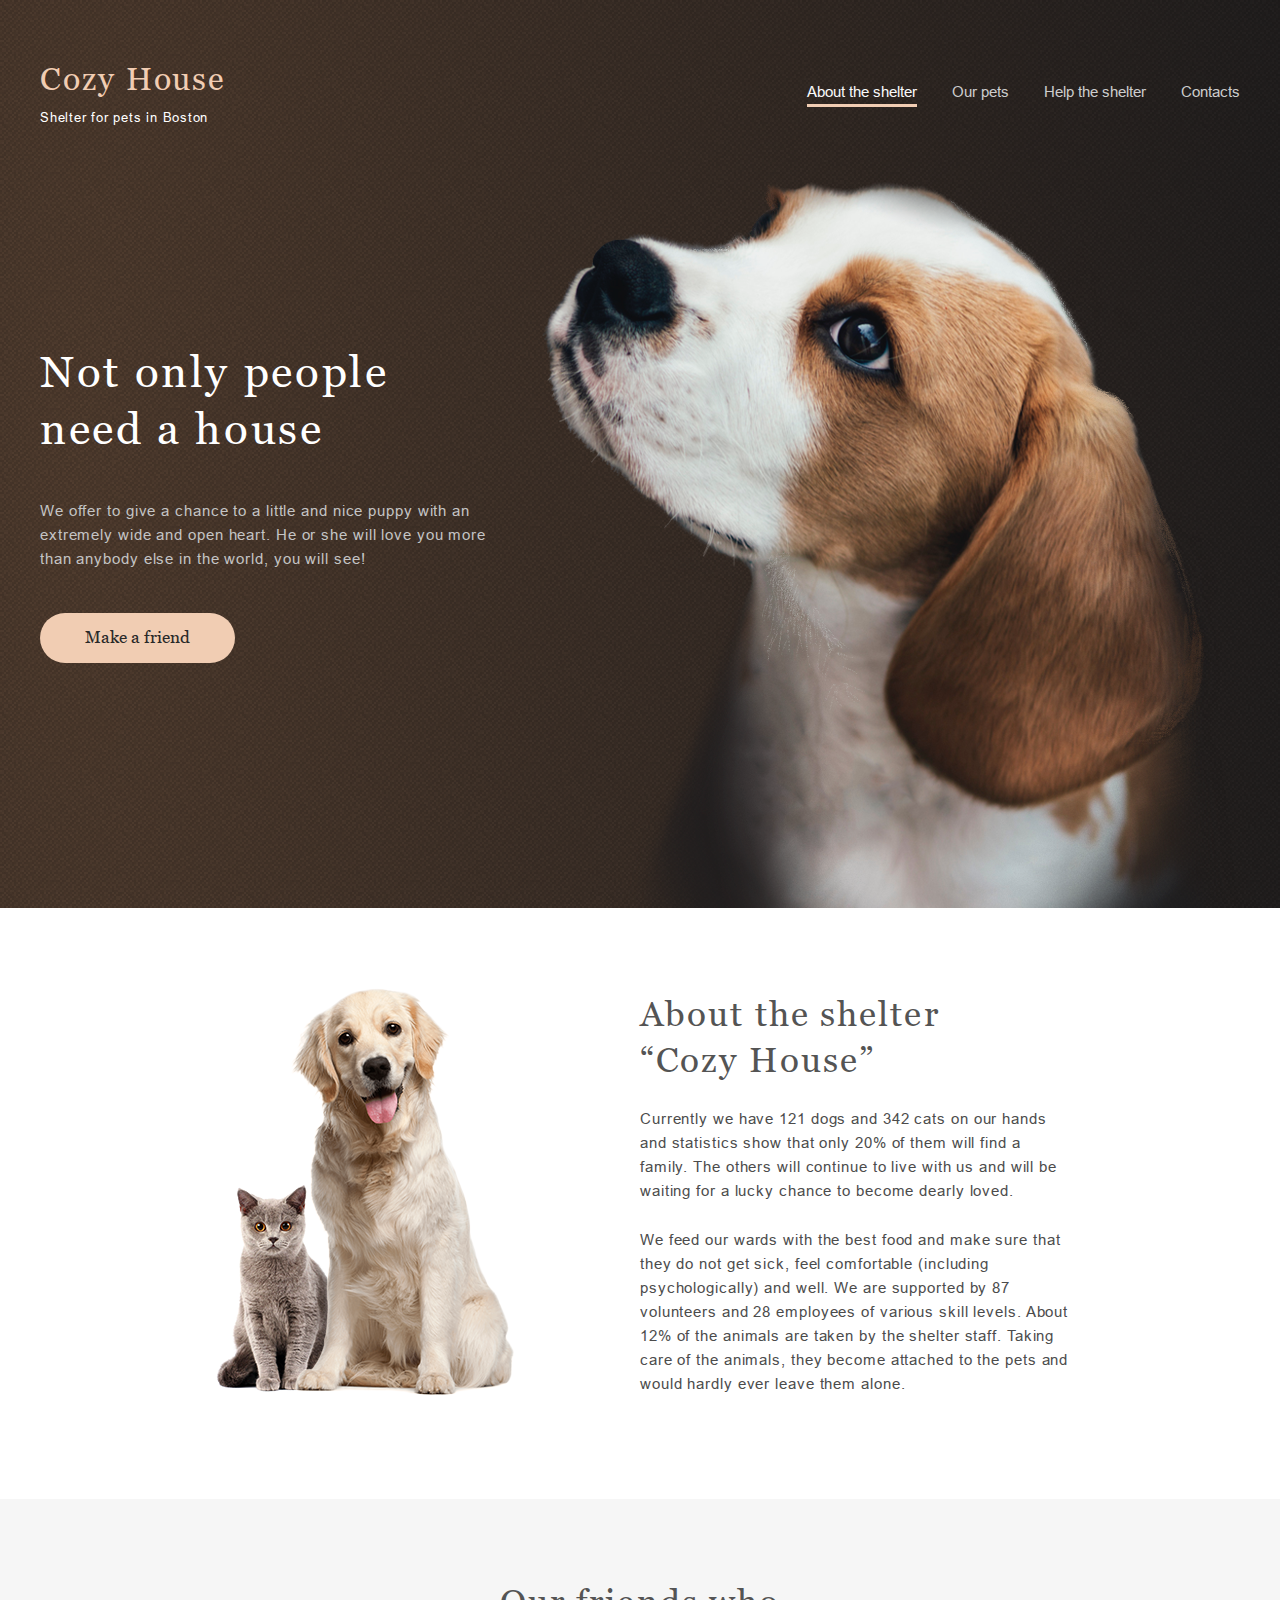
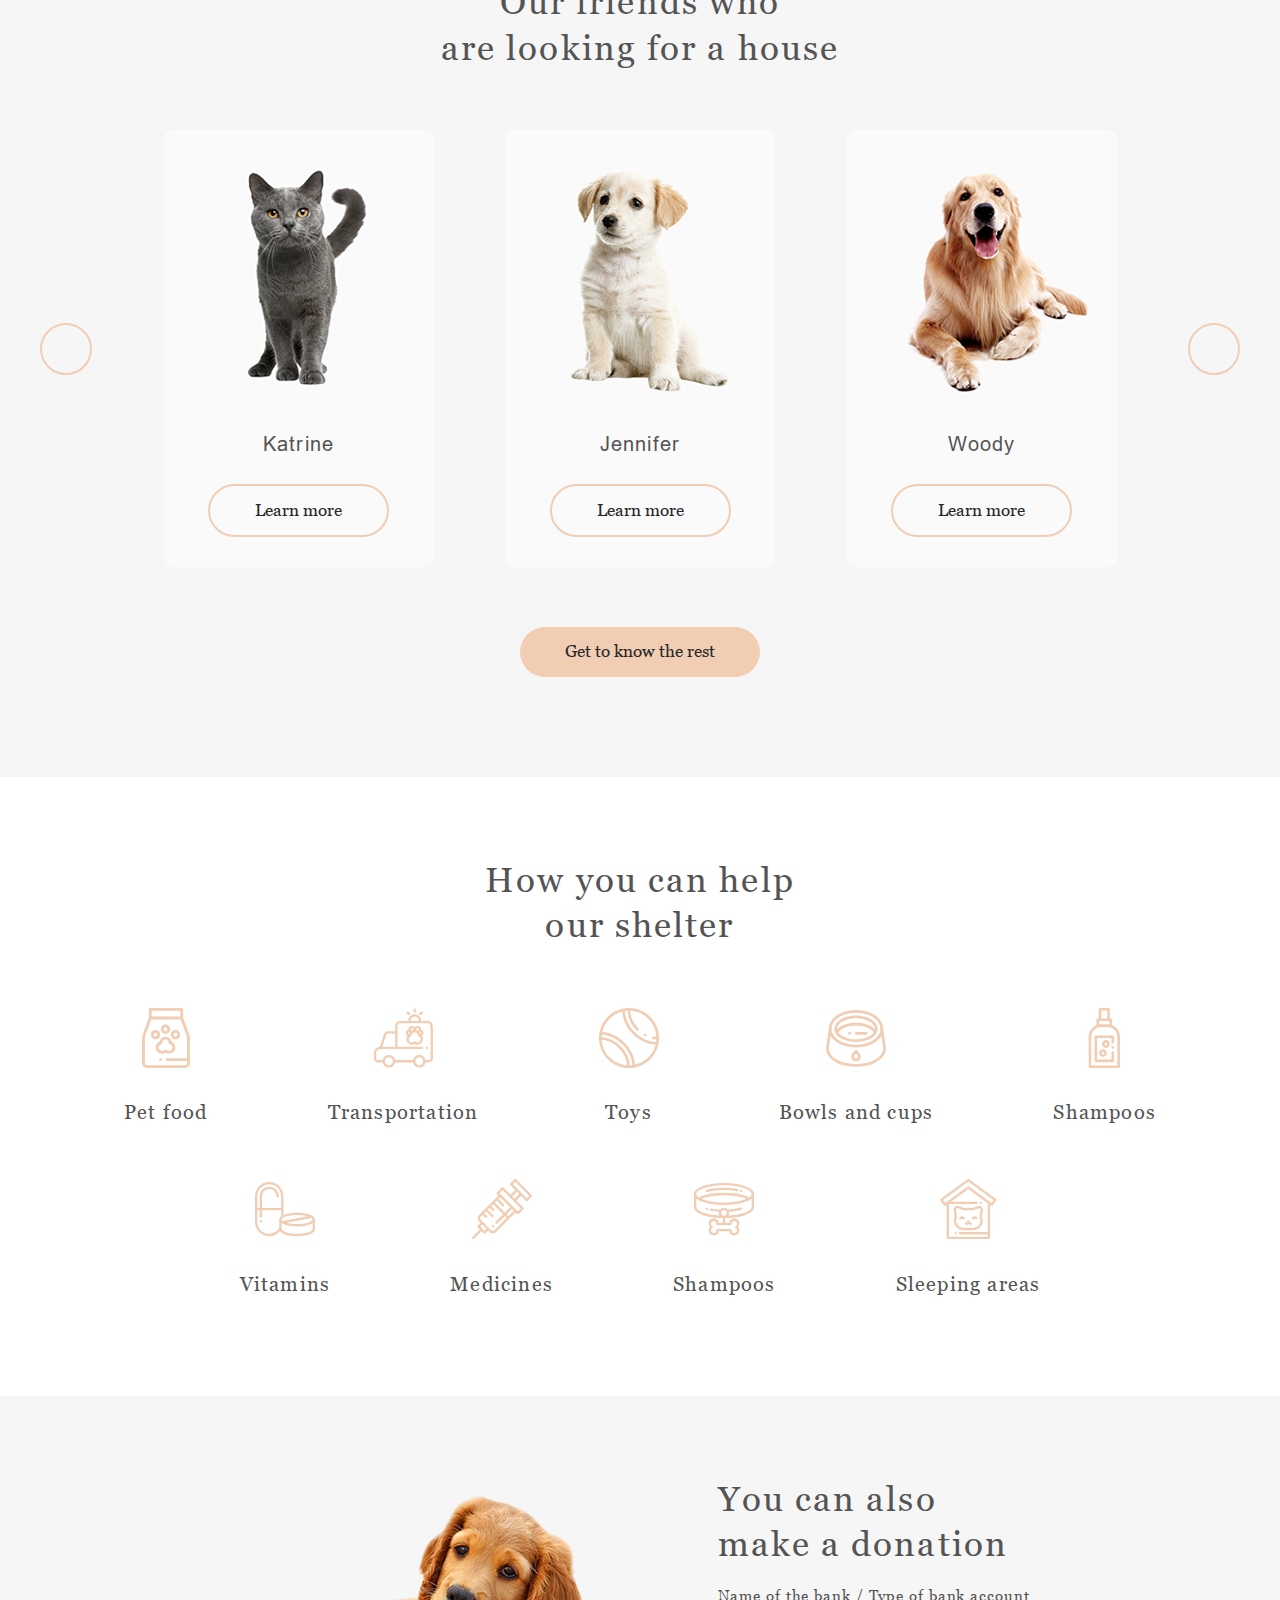
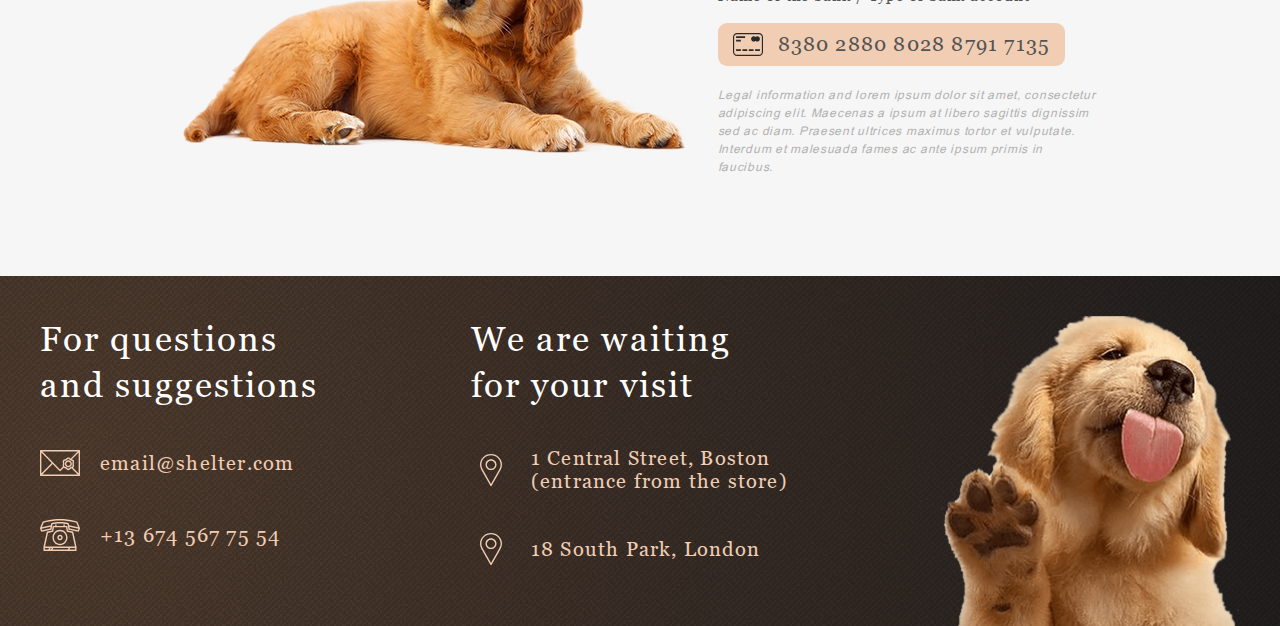
==== index.html @ 85e540cf "fead: add links and modal" ====
<!DOCTYPE html>
<html lang="en">
  <head>
    <meta charset="UTF-8" />
    <meta http-equiv="X-UA-Compatible" content="IE=edge" />
    <meta name="viewport" content="width=device-width, initial-scale=1.0" />
    <title>Shelter</title>

    <link
      rel="stylesheet"
      href="https://cdnjs.cloudflare.com/ajax/libs/font-awesome/6.1.1/css/all.min.css"
      integrity="sha512-KfkfwYDsLkIlwQp6LFnl8zNdLGxu9YAA1QvwINks4PhcElQSvqcyVLLD9aMhXd13uQjoXtEKNosOWaZqXgel0g=="
      crossorigin="anonymous"
      referrerpolicy="no-referrer"
    />
    <link rel="stylesheet" href="./css/normalize.css" />
    <link rel="stylesheet" href="./css/styles.css" />
  </head>
  <body>
    <header class="header">
      <div class="container">
        <a class="header__logo" href="/">
          <h1 class="header__logo-title">Cozy House</h1>
          <p class="header__logo-subtitle">Shelter for pets in Boston</p>
        </a>

        <nav class="header__navbar">
          <ul class="header__navbar-list">
            <li class="header__navbar-item active">
              <a class="nav-link" href="/">About the shelter</a>
            </li>
            <li class="header__navbar-item">
              <a class="nav-link" href="./pets.html" target="blank">Our pets</a>
            </li>
            <li class="header__navbar-item">
              <a class="sitenav-link" href="#help">Help the shelter</a>
            </li>
            <li class="header__navbar-item">
              <a class="sitenav-link" href="#contacts">Contacts</a>
            </li>
          </ul>
        </nav>
      </div>
    </header>

    <main class="main-content">
      <section class="start-screen">
        <div class="container">
          <div class="start-screen__content">
            <h2 class="start-screen__heading">
              Not only people <br />
              need a house
            </h2>
            <p class="start-screen__subheading">
              We offer to give a chance to a little and nice puppy with an
              extremely wide and open heart. He or she will love you more than
              anybody else in the world, you will see!
            </p>
            <a href="#pets">
              <button class="btn start-screen__btn">Make a friend</button>
            </a>
          </div>
          <div class="start-screen__img">
            <img src="./img/start-screen-puppy.png" alt="Start screen puppy" />
          </div>
        </div>
      </section>

      <section id="about" class="about">
        <div class="container">
          <div class="about__img">
            <img src="./img/about-pets.png" alt="About section pets" />
          </div>
          <div class="about__content">
            <h3 class="about__content-heading">
              About the shelter <br />
              “Cozy House”
            </h3>
            <p class="about__content-subheading">
              Currently we have 121 dogs and 342 cats on our hands and
              statistics show that only 20% of them will find a family. The
              others will continue to live with us and will be waiting for a
              lucky chance to become dearly loved.
            </p>
            <p class="about__content-subheading">
              We feed our wards with the best food and make sure that they do
              not get sick, feel comfortable (including psychologically) and
              well. We are supported by 87 volunteers and 28 employees of
              various skill levels. About 12% of the animals are taken by the
              shelter staff. Taking care of the animals, they become attached to
              the pets and would hardly ever leave them alone.
            </p>
          </div>
        </div>
      </section>

      <section id="pets" class="pets">
        <div class="container">
          <h3 class="pets__heading">
            Our friends who <br />
            are looking for a house
          </h3>
          <div class="pets__slider">
            <button class="btn-round">
              <i class="fa-solid fa-arrow-left-long"></i>
            </button>
            <div class="card">
              <div class="card-img">
                <img src="./img/pets-katrine.png" alt="Katrine cat image" />
              </div>
              <p class="card-title">Katrine</p>
              <button class="btn-outline card-btn">Learn more</button>
            </div>
            <div class="card">
              <div class="card-img">
                <img src="./img/pets-jennifer.png" alt="Jennifer dog image" />
              </div>
              <p class="card-title">Jennifer</p>
              <button class="btn-outline card-btn">Learn more</button>
            </div>
            <div class="card">
              <div class="card-img">
                <img src="./img/pets-woody.png" alt="Woody dog image" />
              </div>
              <p class="card-title">Woody</p>
              <button class="btn-outline card-btn">Learn more</button>
            </div>
            <button class="btn-round">
              <i class="fa-solid fa-arrow-right-long"></i>
            </button>
          </div>
          <a href="./pets.html" target="blank">
            <button class="btn pets__btn">Get to know the rest</button>
          </a>
        </div>
      </section>

      <section id="help" class="help">
        <div class="container">
          <h3 class="help__heading">
            How you can help <br />
            our shelter
          </h3>
          <ul class="help__list">
            <li class="help__list-item">
              <img
                src="./icons/icon-pet-food.svg"
                alt="pet food icon"
                class="item-icon"
              />
              <h4 class="item-title">Pet food</h4>
            </li>
            <li class="help__list-item">
              <img
                src="./icons/icon-transportation.svg"
                alt="transportation icon"
                class="item-icon"
              />
              <h4 class="item-title">Transportation</h4>
            </li>
            <li class="help__list-item">
              <img
                src="./icons/icon-toys.svg"
                alt="ball icon"
                class="item-icon"
              />
              <h4 class="item-title">Toys</h4>
            </li>
            <li class="help__list-item">
              <img
                src="./icons/icon-bowls-and-cups.svg"
                alt="bowl icon"
                class="item-icon"
              />
              <h4 class="item-title">Bowls and cups</h4>
            </li>
            <li class="help__list-item">
              <img
                src="./icons/icon-shampoos.svg"
                alt="shampoo icon"
                class="item-icon"
              />
              <h4 class="item-title">Shampoos</h4>
            </li>
            <li class="help__list-item">
              <img
                src="./icons/icon-vitamins.svg"
                alt="vitamins icon"
                class="item-icon"
              />
              <h4 class="item-title">Vitamins</h4>
            </li>
            <li class="help__list-item">
              <img
                src="./icons/icon-medicines.svg"
                alt="medicine icon"
                class="item-icon"
              />
              <h4 class="item-title">Medicines</h4>
            </li>
            <li class="help__list-item">
              <img
                src="./icons/icon-collars-leashes.svg"
                alt="collars icon"
                class="item-icon"
              />
              <h4 class="item-title">Shampoos</h4>
            </li>
            <li class="help__list-item">
              <img
                src="./icons/icon-sleeping-area.svg"
                alt="pet shelter icon"
                class="item-icon"
              />
              <h4 class="item-title">Sleeping areas</h4>
            </li>
          </ul>
        </div>
      </section>

      <section id="donation" class="donation">
        <div class="donation__container">
          <div class="donation__dog">
            <img src="./img/donation-dog.png" alt="dog image" />
          </div>
          <div class="donation__content">
            <h3 class="donation__content-heading">
              You can also <br />
              make a donation
            </h3>
            <h5 class="donation__content-subheading">
              Name of the bank / Type of bank account
            </h5>
            <a href="/">
              <button class="btn donation__content-btn">
                <img
                  src="./icons/credit-card.svg"
                  alt="credit card icon"
                  class="credit-card-image"
                />
                <span class="credit-card-number">8380 2880 8028 8791 7135</span>
              </button>
            </a>
            <p class="doncation__content-info">
              Legal information and lorem ipsum dolor sit amet, consectetur
              adipiscing elit. Maecenas a ipsum at libero sagittis dignissim sed
              ac diam. Praesent ultrices maximus tortor et vulputate. Interdum
              et malesuada fames ac ante ipsum primis in faucibus.
            </p>
          </div>
        </div>
      </section>
    </main>

    <footer class="footer">
      <div class="container">
        <div class="footer__contacts">
          <h3 class="footer__contacts-title">
            For questions <br />
            and suggestions
          </h3>
          <a href="mailto:email@shelter.com" class="footer__contacts-contact">
            <img
              src="./icons/icon-email.svg"
              alt="email icon"
              class="footer__contacts-icon"
            />
            <h4 class="footer__contacts-text">email@shelter.com</h4>
          </a>
          <a href="tel:+136745677554" class="footer__contacts-contact">
            <img
              src="./icons/icon-phone.svg"
              alt="telephone icon"
              class="footer__contacts-icon"
            />
            <h4 class="footer__contacts-text">+13 674 567 75 54</h4>
          </a>
        </div>

        <div id="contacts" class="footer__locations">
          <h3 class="footer__locations-title">
            We are waiting <br />
            for your visit
          </h3>
          <a
            href="https://www.google.com/maps/@41.3158161,69.2758219,15z"
            target="blank"
            class="footer__locations-location"
          >
            <img
              src="./icons/icon-marker.svg"
              alt="marker icon"
              class="footer__locations-icon"
            />
            <h4 class="footer__locations-text">
              1 Central Street, Boston <br />
              (entrance from the store)
            </h4>
          </a>
          <a
            href="https://www.google.com/maps/@41.3158161,69.2758219,15z"
            target="blank"
            class="footer__locations-location"
          >
            <img
              src="./icons/icon-marker.svg"
              alt="marker icon"
              class="footer__locations-icon"
            />
            <h4 class="footer__locations-text">18 South Park, London</h4>
          </a>
        </div>

        <div class="footer__puppy">
          <img src="./img/footer-puppy.png" alt="puppy image" />
        </div>
      </div>
    </footer>

    <div class="modal hide">
      <div class="modal__backdrop"></div>
      <div class="modal__window">
        <button class="btn-round modal__close">
          <i class="fa-solid fa-xmark"></i>
        </button>
        <div class="modal__image">
          <img src="./img/pets-jennifer.png" alt="puppy image" />
        </div>
        <div class="modal__content">
          <h3 class="modal__heading">Jennifer</h3>
          <h4 class="modal__subheading">Dog - Labrador</h4>
          <h5 class="modal__text">
            Jennifer is a sweet 2 months old Labrador that is patiently waiting
            to find a new forever home. This girl really enjoys being able to go
            outside to run and play, but won't hesitate to play up a storm in
            the house if she has all of her favorite toys.
          </h5>
          <ul class="modal__list">
            <li class="modal__list-item"><strong>Age:</strong> 2 months</li>
            <li class="modal__list-item">
              <strong>Inoculations:</strong> none
            </li>
            <li class="modal__list-item"><strong>Diseases:</strong> none</li>
            <li class="modal__list-item"><strong>Parasites:</strong> none</li>
          </ul>
        </div>
      </div>
    </div>
  </body>
</html>
---- css/styles.css ----
@font-face {
  font-family: "Arial";
  src: url("../fonts/arial.ttf");
  font-weight: normal;
  font-style: normal;
}

@font-face {
  font-family: "Georgia";
  src: url("../fonts/georgia.ttf");
  font-weight: normal;
  font-style: normal;
}

html {
  box-sizing: border-box;
  height: 100%;
  scroll-behavior: smooth;
}

*,
*::before,
*::after {
  box-sizing: inherit;
}

body {
  display: flex;
  flex-direction: column;
  height: 100%;
  padding: 0;
  margin: 0;
  font-family: "Georgia", "Arial", sans-serif;
  font-size: 16px;
  background-color: #fff;
}

img {
  width: 100%;
  height: auto;
}

.container {
  width: 100%;
  max-width: 1200px;
  margin-left: auto;
  margin-right: auto;
}

h1,
h2,
h3,
h4,
h5,
p {
  color: #c4c4c4;
  padding: 0;
  margin: 0;
  font-weight: 400;
  letter-spacing: 0.06em;
}

h2 {
  font-size: 44px;
  line-height: 1.3;
}

h3 {
  font-size: 35px;
  line-height: 1.3;
}

h4 {
  font-size: 20px;
  line-height: 1.15;
}

h5 {
  font-size: 15px;
  line-height: 1.1;
}

p {
  font-family: Arial, sans-serif;
  font-size: 15px;
  line-height: 1.6;
}

a {
  color: inherit;
  text-decoration: none;
}

.card {
  width: 270px;
  background-color: #fafafa;
  border-radius: 9px;
  padding-bottom: 30px;
  transition: 0.3s;
  cursor: pointer;
}

.card:hover {
  background: #fff;
  box-shadow: 0px 2px 35px 14px rgba(13, 13, 13, 0.04);
}

.card:hover .card-btn {
  background-color: #fddcc4;
  border-color: #fddcc4;
}

.card-title {
  margin-top: 30px;
  font-size: 20px;
  line-height: 1;
  color: #545454;
}

.card-btn {
  margin-top: 30px;
}

.btn {
  padding: 15px 45px;
  background-color: #f1cdb3;
  color: #292929;
  border-radius: 100px;
  cursor: pointer;
  border: none;
  font-size: 17px;
  transition: 0.3s;
}

.btn:hover {
  background-color: #fddcc4;
}

.btn-outline {
  padding: 15px 45px;
  background-color: inherit;
  color: #292929;
  border-radius: 100px;
  cursor: pointer;
  border: 2px solid #f1cdb3;
  font-size: 17px;
  transition: 0.3s;
}

.btn-outline:hover {
  background-color: #fddcc4;
  border-color: #fddcc4;
}

.btn-round {
  width: 52px;
  height: 52px;
  display: flex;
  align-items: center;
  justify-content: center;
  background-color: inherit;
  border-radius: 50%;
  cursor: pointer;
  border: 2px solid #f1cdb3;
  transition: 0.3s;
  color: #292929;
}

.btn-round:hover {
  background-color: #fddcc4;
  border-color: #fddcc4;
}

.btn-round:disabled {
  pointer-events: none;
  color: #cdcdcd;
  border-color: #cdcdcd;
}

.header {
  width: 100%;
  position: absolute;
  top: 60px;
  left: 0;
}

.header .container {
  display: flex;
  justify-content: space-between;
  align-items: center;
}

.header__logo-title {
  font-size: 32px;
  font-weight: 400;
  color: #f1cdb3;
}

.header__logo-subtitle {
  font-size: 13px;
  margin-top: 10px;
  color: #fff;
}

.header__navbar-list {
  display: flex;
  margin: 0;
  padding: 0;
  list-style-type: none;
}

.header__navbar-item {
  font-family: Arial, sans-serif;
  margin-left: 35px;
}

.header__navbar-item a {
  color: #cdcdcd;
  font-size: 15px;
  line-height: 1.6;
  transition: 0.3s;
}

.header__navbar-item:hover a {
  color: #fafafa;
}

.header__navbar-item.active {
  border-bottom: 3px solid #f1cdb3;
}

.header__navbar-item.active a {
  color: #fafafa;
}

.start-screen {
  height: 908px;
  overflow: hidden;
  padding-top: 180px;
  background: url(../img/noise_transparent.png),
    radial-gradient(110.67% 538.64% at 5.73% 50%, #513d2f 0%, #1a1a1c 100%)
      #211f20;
}

.start-screen .container {
  display: flex;
  justify-content: space-between;
}

.start-screen__content {
  width: 460px;
  margin-top: 163px;
}

.start-screen__heading {
  color: #fff;
}

.start-screen__subheading {
  margin-top: 42px;
}

.start-screen__btn {
  margin-top: 42px;
}

.about {
  padding-top: 80px;
  padding-bottom: 100px;
}

.about .container {
  display: flex;
  align-items: center;
}

.about__img {
  flex: 1;
}

.about__img img {
  width: 300px;
  margin-left: 175px;
}

.about__content {
  flex: 1;
}

.about__content-heading {
  color: #545454;
}

.about__content-subheading {
  width: 430px;
  margin-top: 25px;
  color: #4c4c4c;
}

.pets {
  padding-top: 80px;
  padding-bottom: 100px;
  background-color: #f6f6f6;
  text-align: center;
}

.pets__heading {
  color: #545454;
}

.pets__slider {
  margin-top: 60px;
  display: flex;
  justify-content: space-between;
  align-items: center;
}

.pets__btn {
  margin: 60px auto 0;
}

.help {
  padding-top: 80px;
  padding-bottom: 45px;
  text-align: center;
}

.help__heading {
  color: #545454;
}

.help__list {
  margin-top: 60px;
  margin-bottom: 0;
  padding-left: 0;
  list-style-type: none;
  display: flex;
  flex-wrap: wrap;
  column-gap: 120px;
  justify-content: center;
}

.help__list-item {
  margin-bottom: 55px;
}

.help__list-item .item-icon {
  width: 60px;
  height: 60px;
}

.help__list-item .item-title {
  margin-top: 30px;
  color: #545454;
}

.donation {
  padding-top: 80px;
  padding-bottom: 100px;
  background-color: #f6f6f6;
}

.donation__container {
  width: 915px;
  margin: auto;
  display: flex;
  justify-content: space-between;
  align-items: center;
}

.donation__dog {
  width: 505px;
}

.donation__content {
  width: 380px;
}

.donation__content-heading {
  color: #545454;
}

.donation__content-subheading {
  color: #545454;
  margin-top: 20px;
}

.donation__content-btn {
  display: flex;
  align-items: center;
  padding: 10px 15px;
  border-radius: 9px;
  margin-top: 20px;
}

.donation__content-btn .credit-card-image {
  width: 30px;
  height: 23px;
  margin-right: 15px;
}

.donation__content-btn .credit-card-number {
  font-size: 20px;
  letter-spacing: 0.06em;
  color: #545454;
}

.doncation__content-info {
  font-style: italic;
  font-size: 12px;
  line-height: 1.5em;
  margin-top: 20px;
  color: #b2b2b2;
}

.footer {
  background: url(../img/noise_transparent.png),
    radial-gradient(110.67% 538.64% at 5.73% 50%, #513d2f 0%, #1a1a1c 100%),
    #211f20;
  padding-top: 40px;
}

.footer .container {
  display: flex;
  justify-content: space-between;
}

.footer__contacts-title,
.footer__locations-title {
  color: #fff;
}

.footer__contacts-contact,
.footer__locations-location {
  margin-top: 40px;
  display: flex;
  align-items: center;
}

.footer__contacts-icon,
.footer__locations-icon {
  width: 40px;
  height: 32px;
  margin-right: 20px;
}

.footer__contacts-text,
.footer__locations-text {
  color: #f1cdb3;
}

.footer__puppy {
  display: flex;
}

.modal {
  position: fixed;
  top: 0;
  left: 0;
  width: 100%;
  height: 100%;
  z-index: 0;
  display: flex;
  justify-content: center;
  align-items: center;
  z-index: 0;
}

.modal.hide {
  display: none;
}

.modal__backdrop {
  width: 100%;
  height: 100%;
  position: absolute;
  top: 0;
  left: 0;
  background: rgba(41, 41, 41, 0.6);
  z-index: 1;
}

.modal__window {
  width: 900px;
  height: max-content;
  position: relative;
  z-index: 2;
  display: flex;
  justify-content: space-between;
  background-color: #fafafa;
  border-radius: 9px;
  transition: 0.3s;
}

.modal__window:hover {
  box-shadow: 0px 2px 35px 14px rgba(13, 13, 13, 0.04);
}

.modal__close {
  position: absolute;
  bottom: 100%;
  left: 100%;
  z-index: 3;
  background-color: transparent;
}

.modal__image {
  flex-basis: 500px;
  height: 500px;
  flex-grow: 0;
  flex-shrink: 0;
  border-bottom-left-radius: 9px;
  overflow: hidden;
}

.modal__content {
  padding-top: 50px;
  padding-left: 29px;
  padding-right: 20px;
  color: #000;
}

.modal__heading {
  color: #000;
}

.modal__subheading {
  margin-top: 10px;
  color: #000;
}

.modal__text {
  margin-top: 40px;
  color: #000;
}

.modal__list {
  margin-top: 40px;
  padding-left: 16px;
}

.modal__list-item:not(:first-child) {
  margin-top: 10px;
}

.modal__list-item::marker {
  color: #f1cdb3;
}
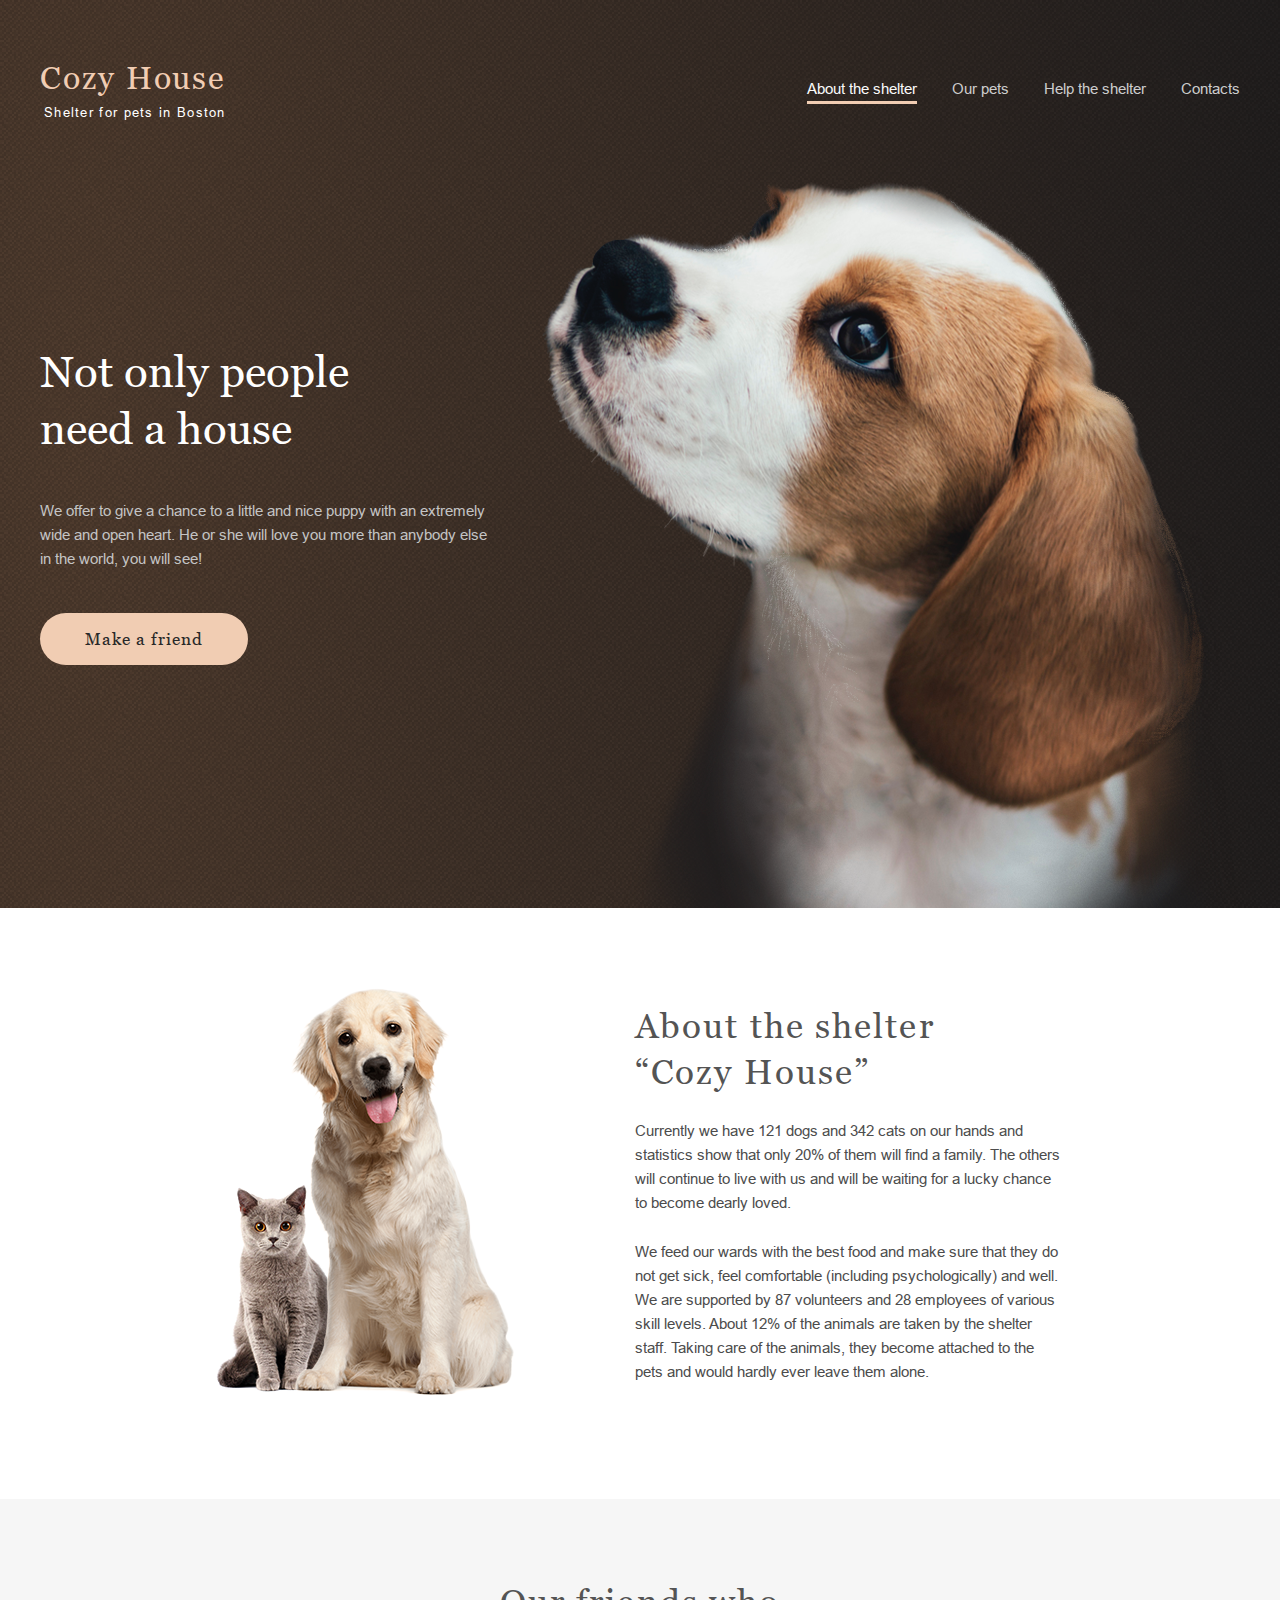
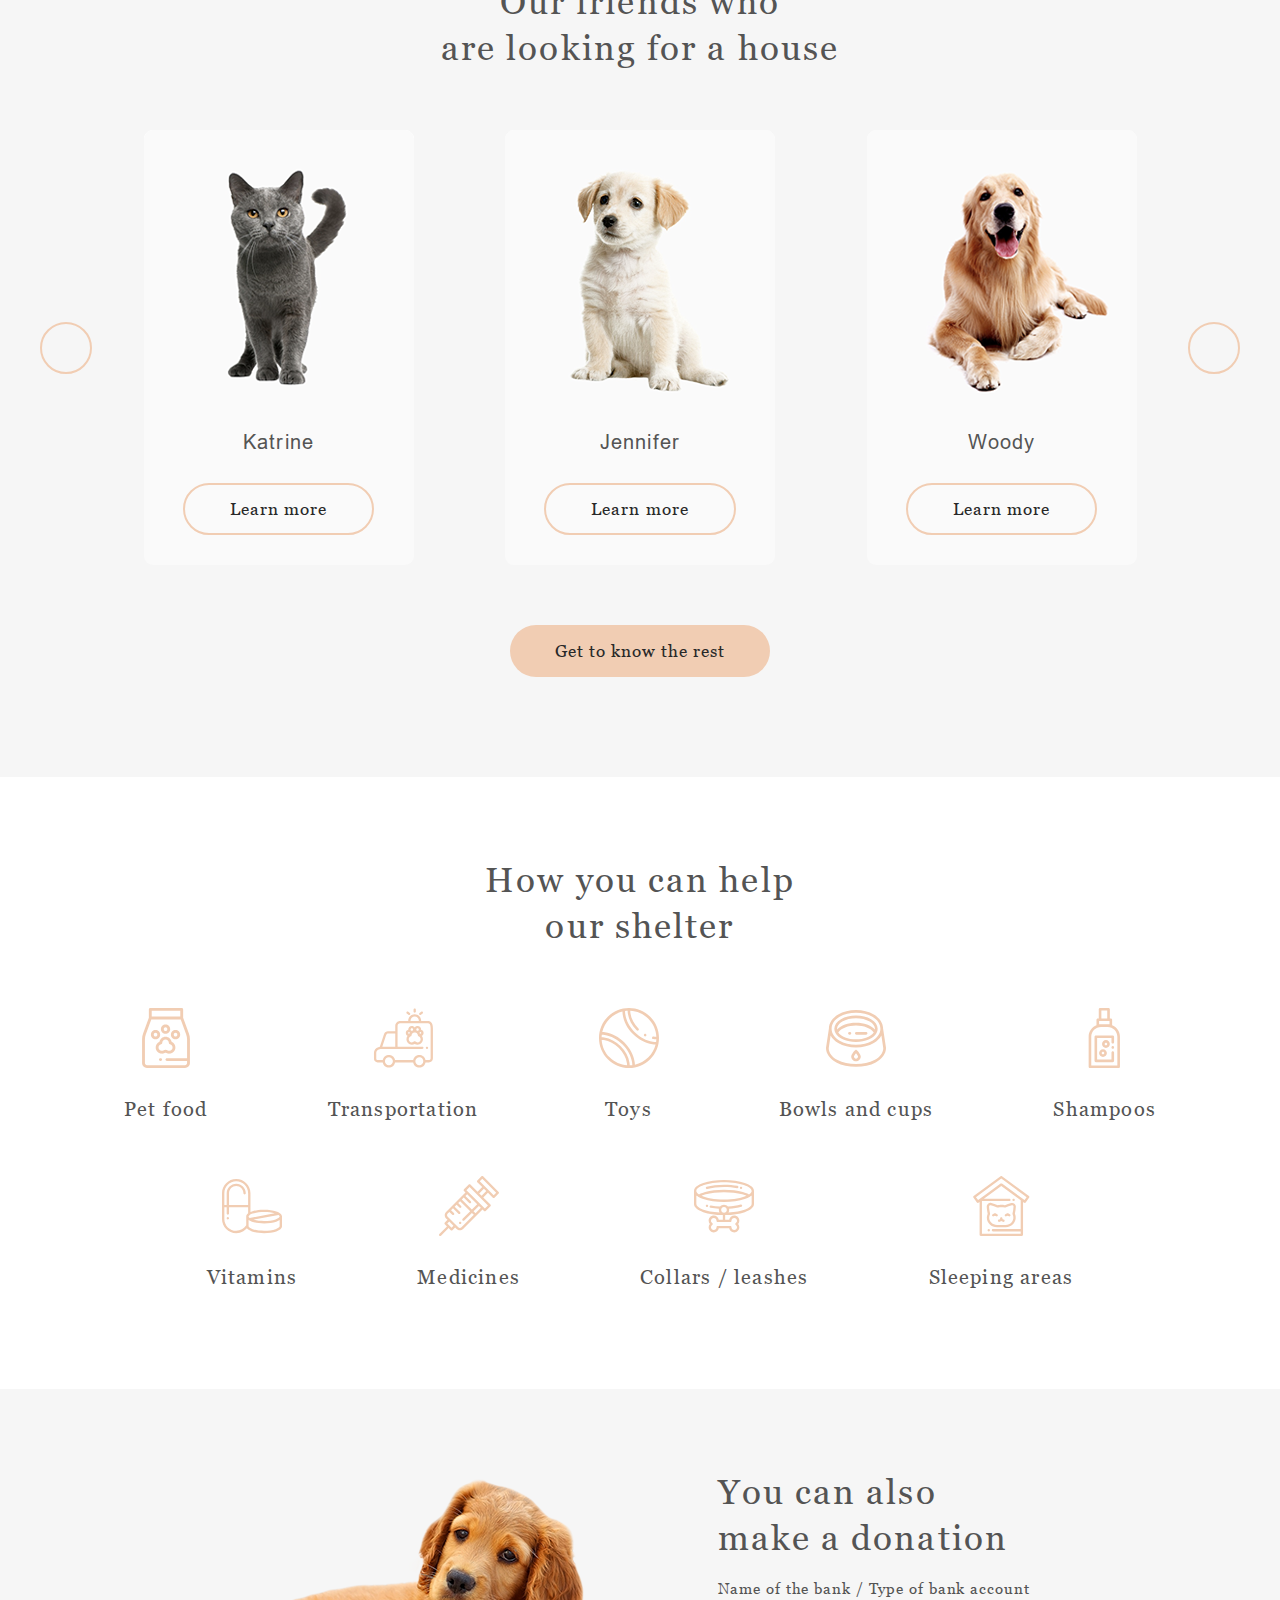
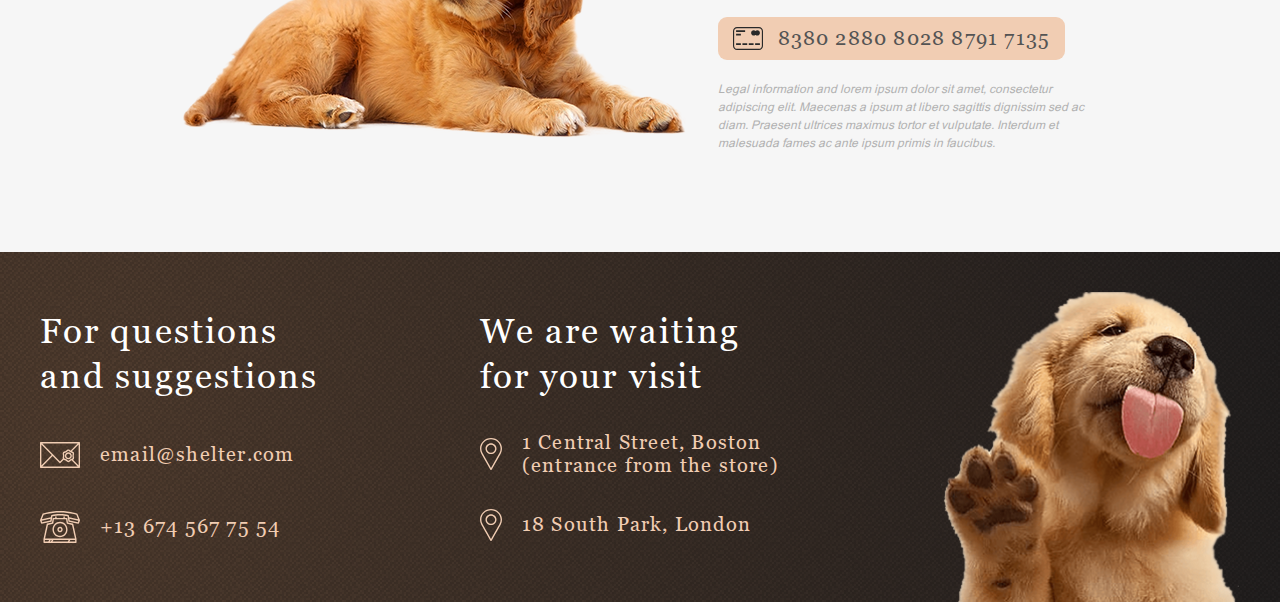
==== commit 068a58dc: "feat: make pixel perfect" ====
--- a/index.html
+++ b/index.html
@@ -19,7 +19,7 @@
   <body>
     <header class="header">
       <div class="container">
-        <a class="header__logo" href="/">
+        <a class="header__logo" href="./">
           <h1 class="header__logo-title">Cozy House</h1>
           <p class="header__logo-subtitle">Shelter for pets in Boston</p>
         </a>
@@ -27,7 +27,7 @@
         <nav class="header__navbar">
           <ul class="header__navbar-list">
             <li class="header__navbar-item active">
-              <a class="nav-link" href="/">About the shelter</a>
+              <a class="nav-link" href="./">About the shelter</a>
             </li>
             <li class="header__navbar-item">
               <a class="nav-link" href="./pets.html" target="blank">Our pets</a>
@@ -101,31 +101,31 @@
             are looking for a house
           </h3>
           <div class="pets__slider">
-            <button class="btn-round">
+            <button class="btn-round pets__slider-btnLeft">
               <i class="fa-solid fa-arrow-left-long"></i>
             </button>
             <div class="card">
               <div class="card-img">
-                <img src="./img/pets-katrine.png" alt="Katrine cat image" />
+                <img src="" alt="" />
               </div>
-              <p class="card-title">Katrine</p>
+              <p class="card-title"></p>
+              <button class="btn-outline card-btn">Learn more</button>
+            </div>
+            <div class="card mx">
+              <div class="card-img">
+                <img src="" alt="" />
+              </div>
+              <p class="card-title"></p>
               <button class="btn-outline card-btn">Learn more</button>
             </div>
             <div class="card">
               <div class="card-img">
-                <img src="./img/pets-jennifer.png" alt="Jennifer dog image" />
+                <img src="" alt="" />
               </div>
-              <p class="card-title">Jennifer</p>
+              <p class="card-title"></p>
               <button class="btn-outline card-btn">Learn more</button>
             </div>
-            <div class="card">
-              <div class="card-img">
-                <img src="./img/pets-woody.png" alt="Woody dog image" />
-              </div>
-              <p class="card-title">Woody</p>
-              <button class="btn-outline card-btn">Learn more</button>
-            </div>
-            <button class="btn-round">
+            <button class="btn-round pets__slider-btnRight">
               <i class="fa-solid fa-arrow-right-long"></i>
             </button>
           </div>
@@ -204,7 +204,7 @@
                 alt="collars icon"
                 class="item-icon"
               />
-              <h4 class="item-title">Shampoos</h4>
+              <h4 class="item-title">Collars / leashes</h4>
             </li>
             <li class="help__list-item">
               <img
@@ -231,14 +231,14 @@
             <h5 class="donation__content-subheading">
               Name of the bank / Type of bank account
             </h5>
-            <a href="/">
+            <a href="./">
               <button class="btn donation__content-btn">
                 <img
                   src="./icons/credit-card.svg"
                   alt="credit card icon"
                   class="credit-card-image"
                 />
-                <span class="credit-card-number">8380 2880 8028 8791 7135</span>
+                <h4 class="credit-card-number">8380 2880 8028 8791 7135</h4>
               </button>
             </a>
             <p class="doncation__content-info">
@@ -324,27 +324,31 @@
           <i class="fa-solid fa-xmark"></i>
         </button>
         <div class="modal__image">
-          <img src="./img/pets-jennifer.png" alt="puppy image" />
+          <img src="" alt="" />
         </div>
         <div class="modal__content">
-          <h3 class="modal__heading">Jennifer</h3>
-          <h4 class="modal__subheading">Dog - Labrador</h4>
-          <h5 class="modal__text">
-            Jennifer is a sweet 2 months old Labrador that is patiently waiting
-            to find a new forever home. This girl really enjoys being able to go
-            outside to run and play, but won't hesitate to play up a storm in
-            the house if she has all of her favorite toys.
-          </h5>
+          <h3 class="modal__heading"></h3>
+          <h4 class="modal__subheading"></h4>
+          <h5 class="modal__text"></h5>
           <ul class="modal__list">
-            <li class="modal__list-item"><strong>Age:</strong> 2 months</li>
             <li class="modal__list-item">
-              <strong>Inoculations:</strong> none
-            </li>
-            <li class="modal__list-item"><strong>Diseases:</strong> none</li>
-            <li class="modal__list-item"><strong>Parasites:</strong> none</li>
+              <strong>Age:</strong> <span class="pet-age"></span>
+            </li>
+            <li class="modal__list-item">
+              <strong>Inoculations:</strong>
+              <span class="pet-inoculations"></span>
+            </li>
+            <li class="modal__list-item">
+              <strong>Diseases:</strong> <span class="pet-diseases"></span>
+            </li>
+            <li class="modal__list-item">
+              <strong>Parasites:</strong> <span class="pet-parasites"></span>
+            </li>
           </ul>
         </div>
       </div>
     </div>
   </body>
+
+  <script src="./js/main.js"></script>
 </html>
--- a/css/styles.css
+++ b/css/styles.css
@@ -63,6 +63,7 @@
 h2 {
   font-size: 44px;
   line-height: 1.3;
+  letter-spacing: inherit;
 }
 
 h3 {
@@ -84,6 +85,7 @@
   font-family: Arial, sans-serif;
   font-size: 15px;
   line-height: 1.6;
+  letter-spacing: inherit;
 }
 
 a {
@@ -110,10 +112,16 @@
   border-color: #fddcc4;
 }
 
+.card-img {
+  width: 270px;
+  height: 270px;
+}
+
 .card-title {
   margin-top: 30px;
   font-size: 20px;
-  line-height: 1;
+  line-height: 23px;
+  letter-spacing: 0.06em;
   color: #545454;
 }
 
@@ -122,13 +130,16 @@
 }
 
 .btn {
-  padding: 15px 45px;
+  padding: 0 45px;
+  height: 52px;
   background-color: #f1cdb3;
   color: #292929;
   border-radius: 100px;
   cursor: pointer;
   border: none;
   font-size: 17px;
+  letter-spacing: 0.06em;
+  line-height: 1.3;
   transition: 0.3s;
 }
 
@@ -137,13 +148,16 @@
 }
 
 .btn-outline {
-  padding: 15px 45px;
+  padding: 0 45px;
+  height: 52px;
   background-color: inherit;
   color: #292929;
   border-radius: 100px;
   cursor: pointer;
   border: 2px solid #f1cdb3;
   font-size: 17px;
+  letter-spacing: 0.06em;
+  line-height: 1.3;
   transition: 0.3s;
 }
 
@@ -160,6 +174,9 @@
   justify-content: center;
   background-color: inherit;
   border-radius: 50%;
+  font-size: 20px;
+  line-height: 1.15;
+  letter-spacing: 0.06em;
   cursor: pointer;
   border: 2px solid #f1cdb3;
   transition: 0.3s;
@@ -194,12 +211,17 @@
   font-size: 32px;
   font-weight: 400;
   color: #f1cdb3;
+  line-height: 1.1;
+  letter-spacing: 0.06em;
 }
 
 .header__logo-subtitle {
   font-size: 13px;
   margin-top: 10px;
   color: #fff;
+  letter-spacing: 0.1em;
+  padding-left: 4px;
+  line-height: 15px;
 }
 
 .header__navbar-list {
@@ -215,6 +237,7 @@
 }
 
 .header__navbar-item a {
+  display: inline-block;
   color: #cdcdcd;
   font-size: 15px;
   line-height: 1.6;
@@ -285,6 +308,7 @@
 
 .about__content {
   flex: 1;
+  margin-left: -10px;
 }
 
 .about__content-heading {
@@ -315,6 +339,10 @@
   align-items: center;
 }
 
+.pets__slider > .card.mx {
+  margin: 0 40px;
+}
+
 .pets__btn {
   margin: 60px auto 0;
 }
@@ -345,6 +373,8 @@
 }
 
 .help__list-item .item-icon {
+  display: block;
+  margin: auto;
   width: 60px;
   height: 60px;
 }
@@ -387,6 +417,7 @@
 
 .donation__content-btn {
   display: flex;
+  height: auto;
   align-items: center;
   padding: 10px 15px;
   border-radius: 9px;
@@ -427,6 +458,7 @@
 
 .footer__contacts-title,
 .footer__locations-title {
+  margin-top: 16px;
   color: #fff;
 }
 
@@ -435,6 +467,10 @@
   margin-top: 40px;
   display: flex;
   align-items: center;
+}
+
+.footer__locations-location {
+  margin-top: 32px;
 }
 
 .footer__contacts-icon,
@@ -442,6 +478,10 @@
   width: 40px;
   height: 32px;
   margin-right: 20px;
+}
+
+.footer__locations-icon {
+  width: 22px;
 }
 
 .footer__contacts-text,
@@ -463,11 +503,12 @@
   display: flex;
   justify-content: center;
   align-items: center;
-  z-index: 0;
+  transition: 0.2s;
 }
 
 .modal.hide {
-  display: none;
+  opacity: 0;
+  visibility: hidden;
 }
 
 .modal__backdrop {
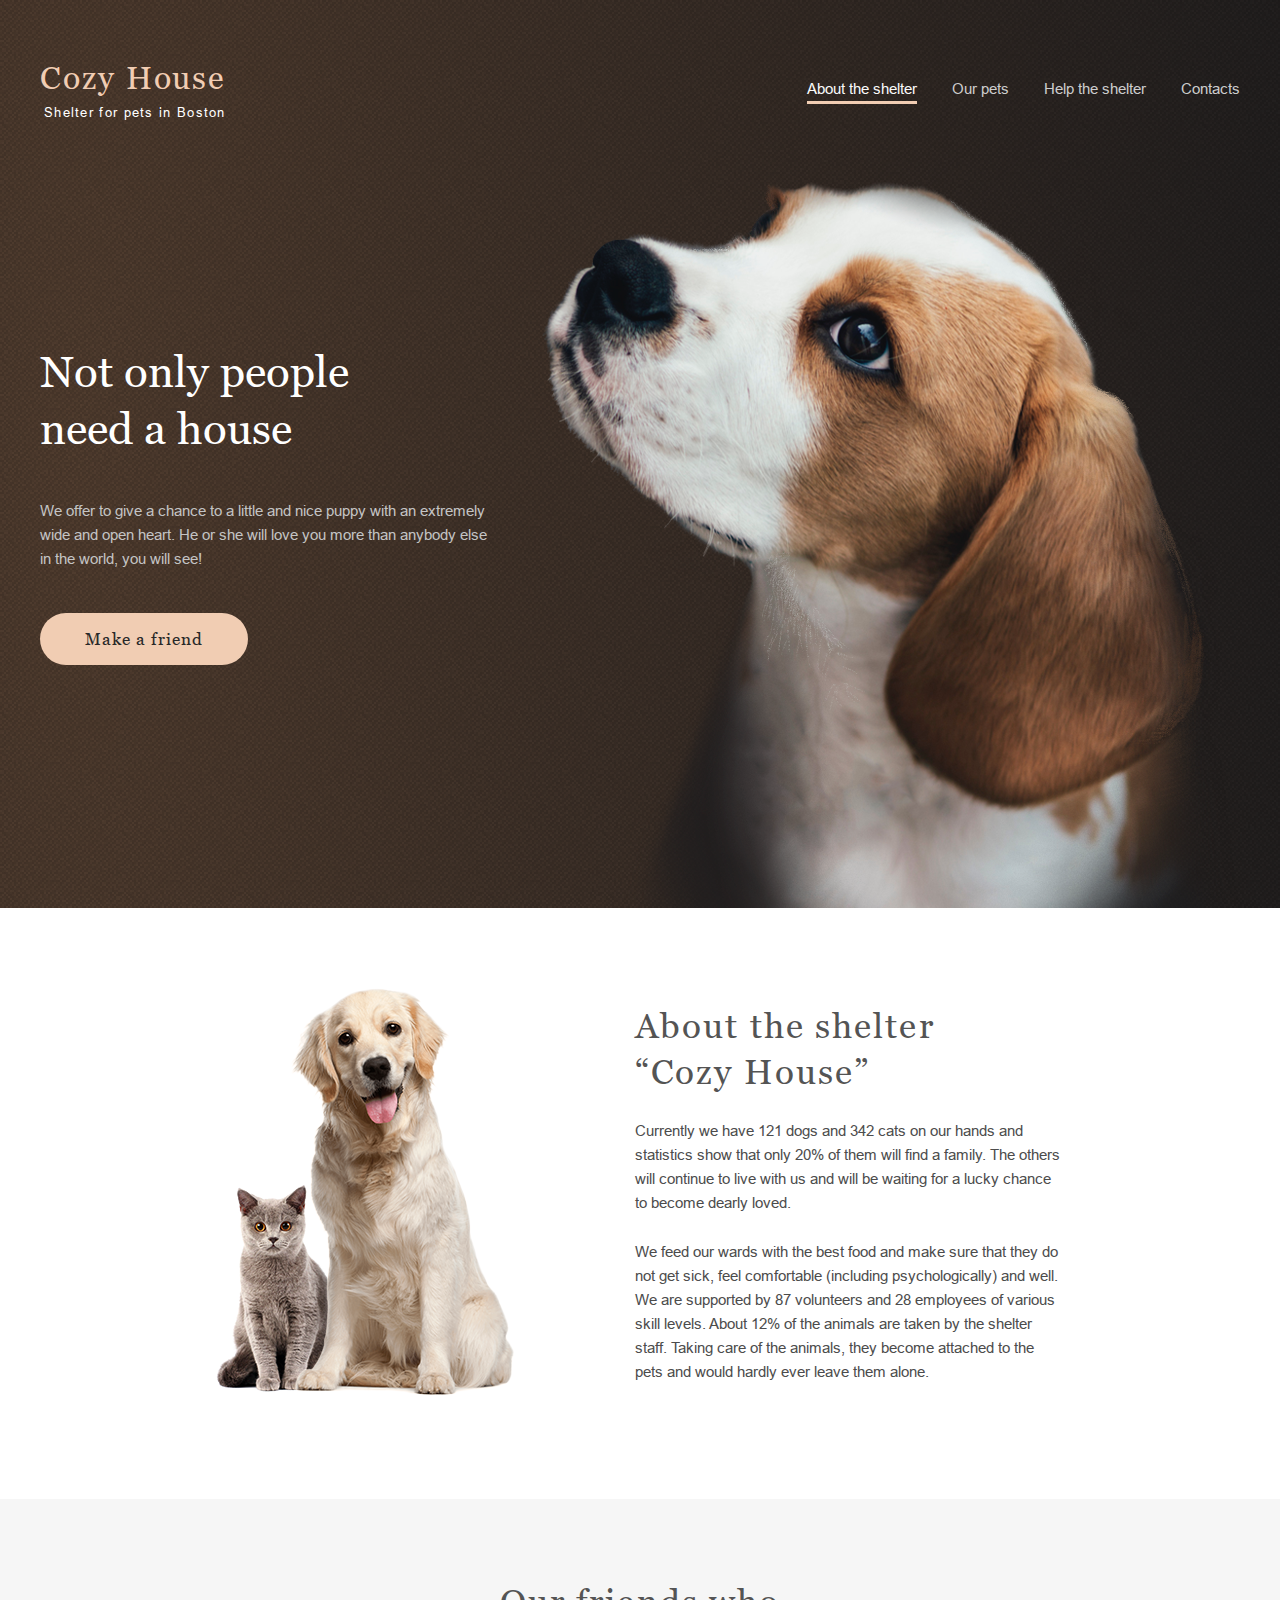
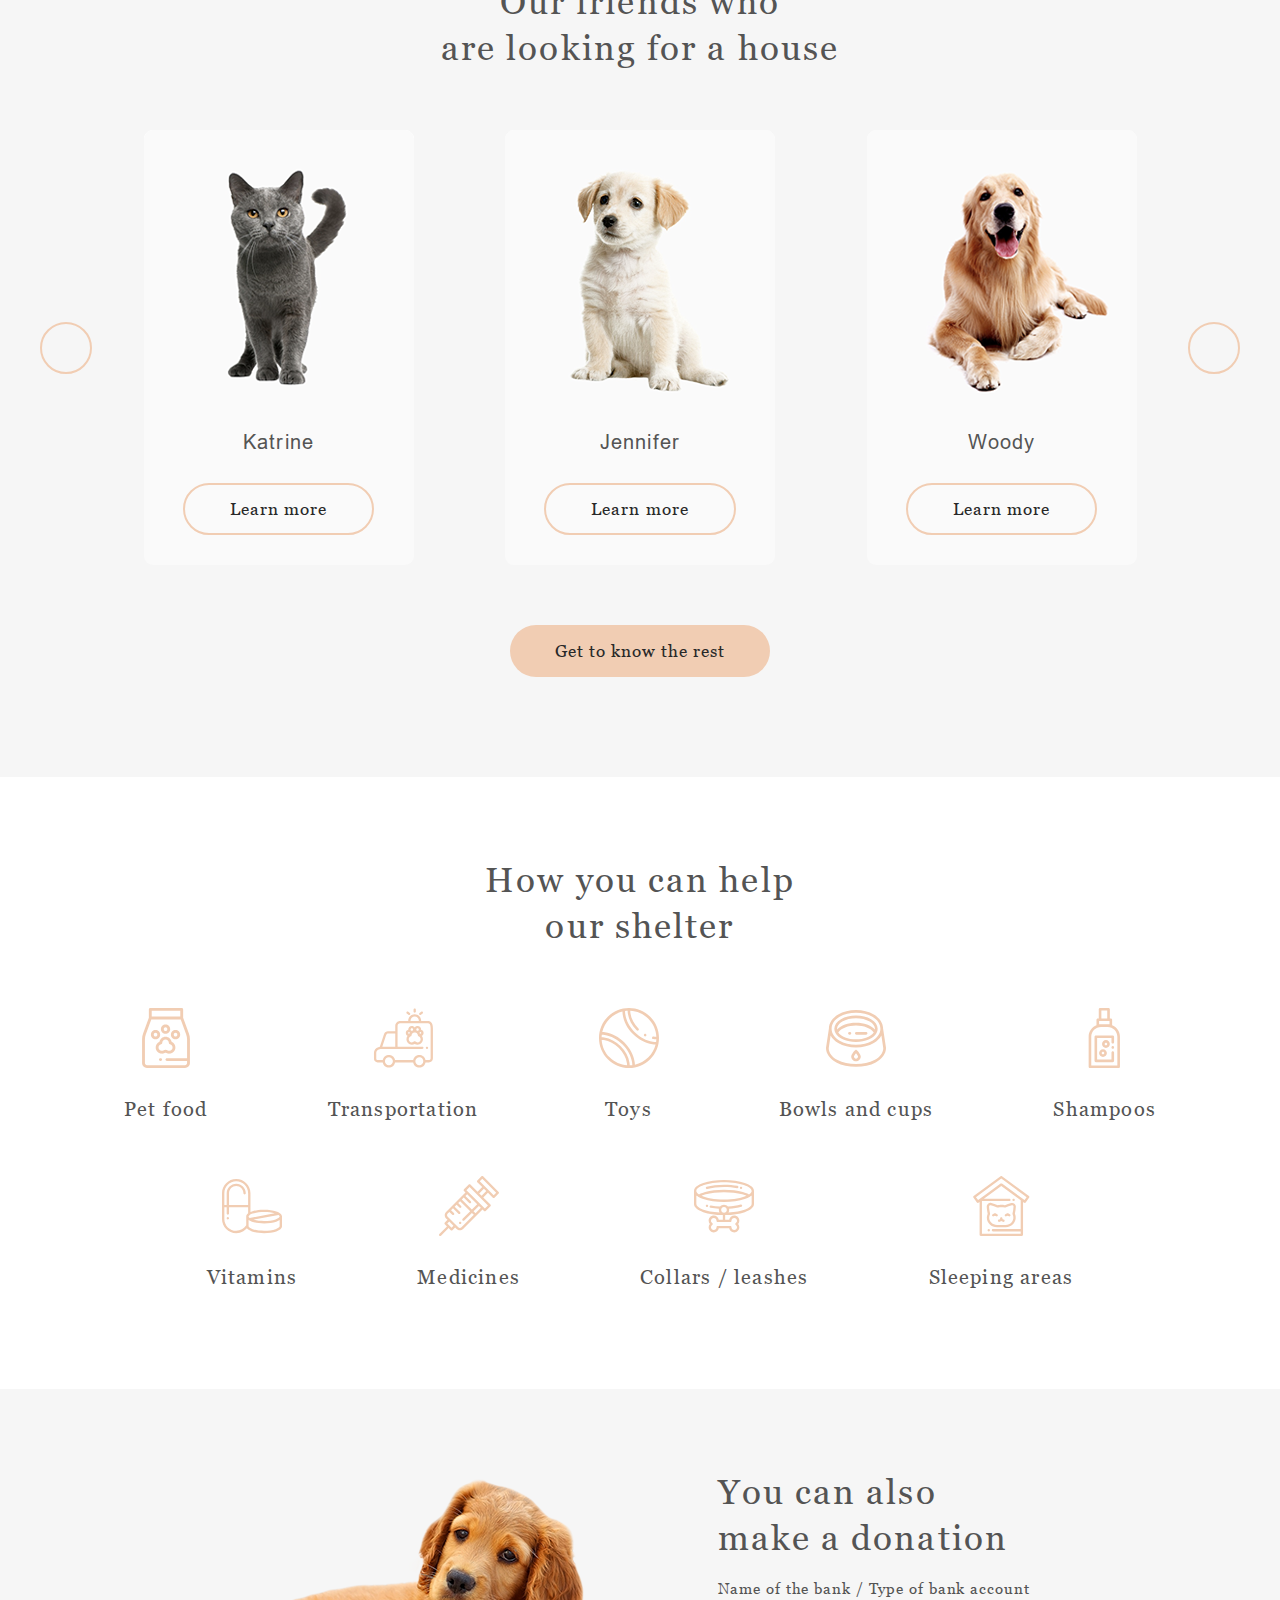
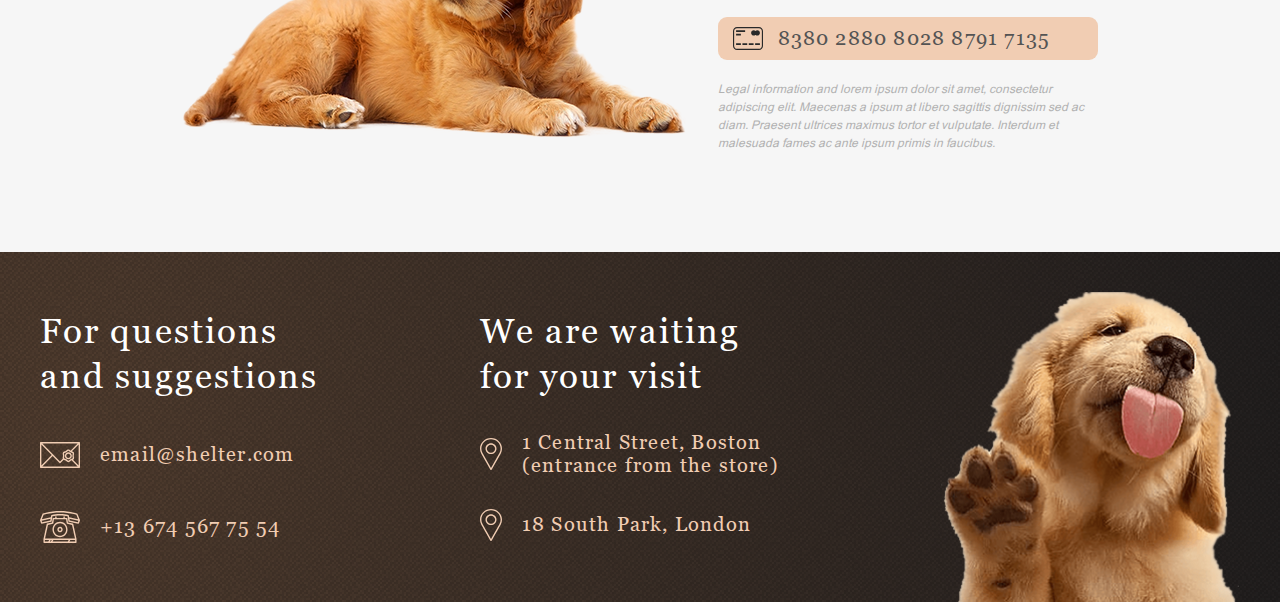
==== commit 7c385429: "fix: change some elements to pass validation" ====
--- a/index.html
+++ b/index.html
@@ -56,9 +56,7 @@
               extremely wide and open heart. He or she will love you more than
               anybody else in the world, you will see!
             </p>
-            <a href="#pets">
-              <button class="btn start-screen__btn">Make a friend</button>
-            </a>
+            <a href="#pets" class="btn start-screen__btn"> Make a friend </a>
           </div>
           <div class="start-screen__img">
             <img src="./img/start-screen-puppy.png" alt="Start screen puppy" />
@@ -106,31 +104,31 @@
             </button>
             <div class="card">
               <div class="card-img">
-                <img src="" alt="" />
+                <img src="./img/pets-katrine.png" alt="cat image" />
               </div>
-              <p class="card-title"></p>
+              <p class="card-title">Katrine</p>
               <button class="btn-outline card-btn">Learn more</button>
             </div>
             <div class="card mx">
               <div class="card-img">
-                <img src="" alt="" />
+                <img src="./img/pets-jennifer.png" alt="puppy image" />
               </div>
-              <p class="card-title"></p>
+              <p class="card-title">Jennifer</p>
               <button class="btn-outline card-btn">Learn more</button>
             </div>
             <div class="card">
               <div class="card-img">
-                <img src="" alt="" />
+                <img src="./img/pets-woody.png" alt="dog image" />
               </div>
-              <p class="card-title"></p>
+              <p class="card-title">Woody</p>
               <button class="btn-outline card-btn">Learn more</button>
             </div>
             <button class="btn-round pets__slider-btnRight">
               <i class="fa-solid fa-arrow-right-long"></i>
             </button>
           </div>
-          <a href="./pets.html" target="blank">
-            <button class="btn pets__btn">Get to know the rest</button>
+          <a href="./pets.html" target="blank" class="btn pets__btn">
+            Get to know the rest
           </a>
         </div>
       </section>
@@ -231,15 +229,13 @@
             <h5 class="donation__content-subheading">
               Name of the bank / Type of bank account
             </h5>
-            <a href="./">
-              <button class="btn donation__content-btn">
-                <img
-                  src="./icons/credit-card.svg"
-                  alt="credit card icon"
-                  class="credit-card-image"
-                />
-                <h4 class="credit-card-number">8380 2880 8028 8791 7135</h4>
-              </button>
+            <a href="./" class="btn donation__content-btn">
+              <img
+                src="./icons/credit-card.svg"
+                alt="credit card icon"
+                class="credit-card-image"
+              />
+              <h4 class="credit-card-number">8380 2880 8028 8791 7135</h4>
             </a>
             <p class="doncation__content-info">
               Legal information and lorem ipsum dolor sit amet, consectetur
@@ -324,12 +320,12 @@
           <i class="fa-solid fa-xmark"></i>
         </button>
         <div class="modal__image">
-          <img src="" alt="" />
+          <img src="./img/pets-katrine.png" alt="cat image" />
         </div>
         <div class="modal__content">
-          <h3 class="modal__heading"></h3>
-          <h4 class="modal__subheading"></h4>
-          <h5 class="modal__text"></h5>
+          <h3 class="modal__heading">Sample heading</h3>
+          <h4 class="modal__subheading">Sample subheading</h4>
+          <h5 class="modal__text">Sample text</h5>
           <ul class="modal__list">
             <li class="modal__list-item">
               <strong>Age:</strong> <span class="pet-age"></span>
@@ -348,7 +344,7 @@
         </div>
       </div>
     </div>
+
+    <script src="./js/main.js"></script>
   </body>
-
-  <script src="./js/main.js"></script>
 </html>
--- a/css/styles.css
+++ b/css/styles.css
@@ -285,6 +285,8 @@
 
 .start-screen__btn {
   margin-top: 42px;
+  display: inline-block;
+  line-height: 52px;
 }
 
 .about {
@@ -344,7 +346,9 @@
 }
 
 .pets__btn {
+  display: inline-block;
   margin: 60px auto 0;
+  line-height: 52px;
 }
 
 .help {
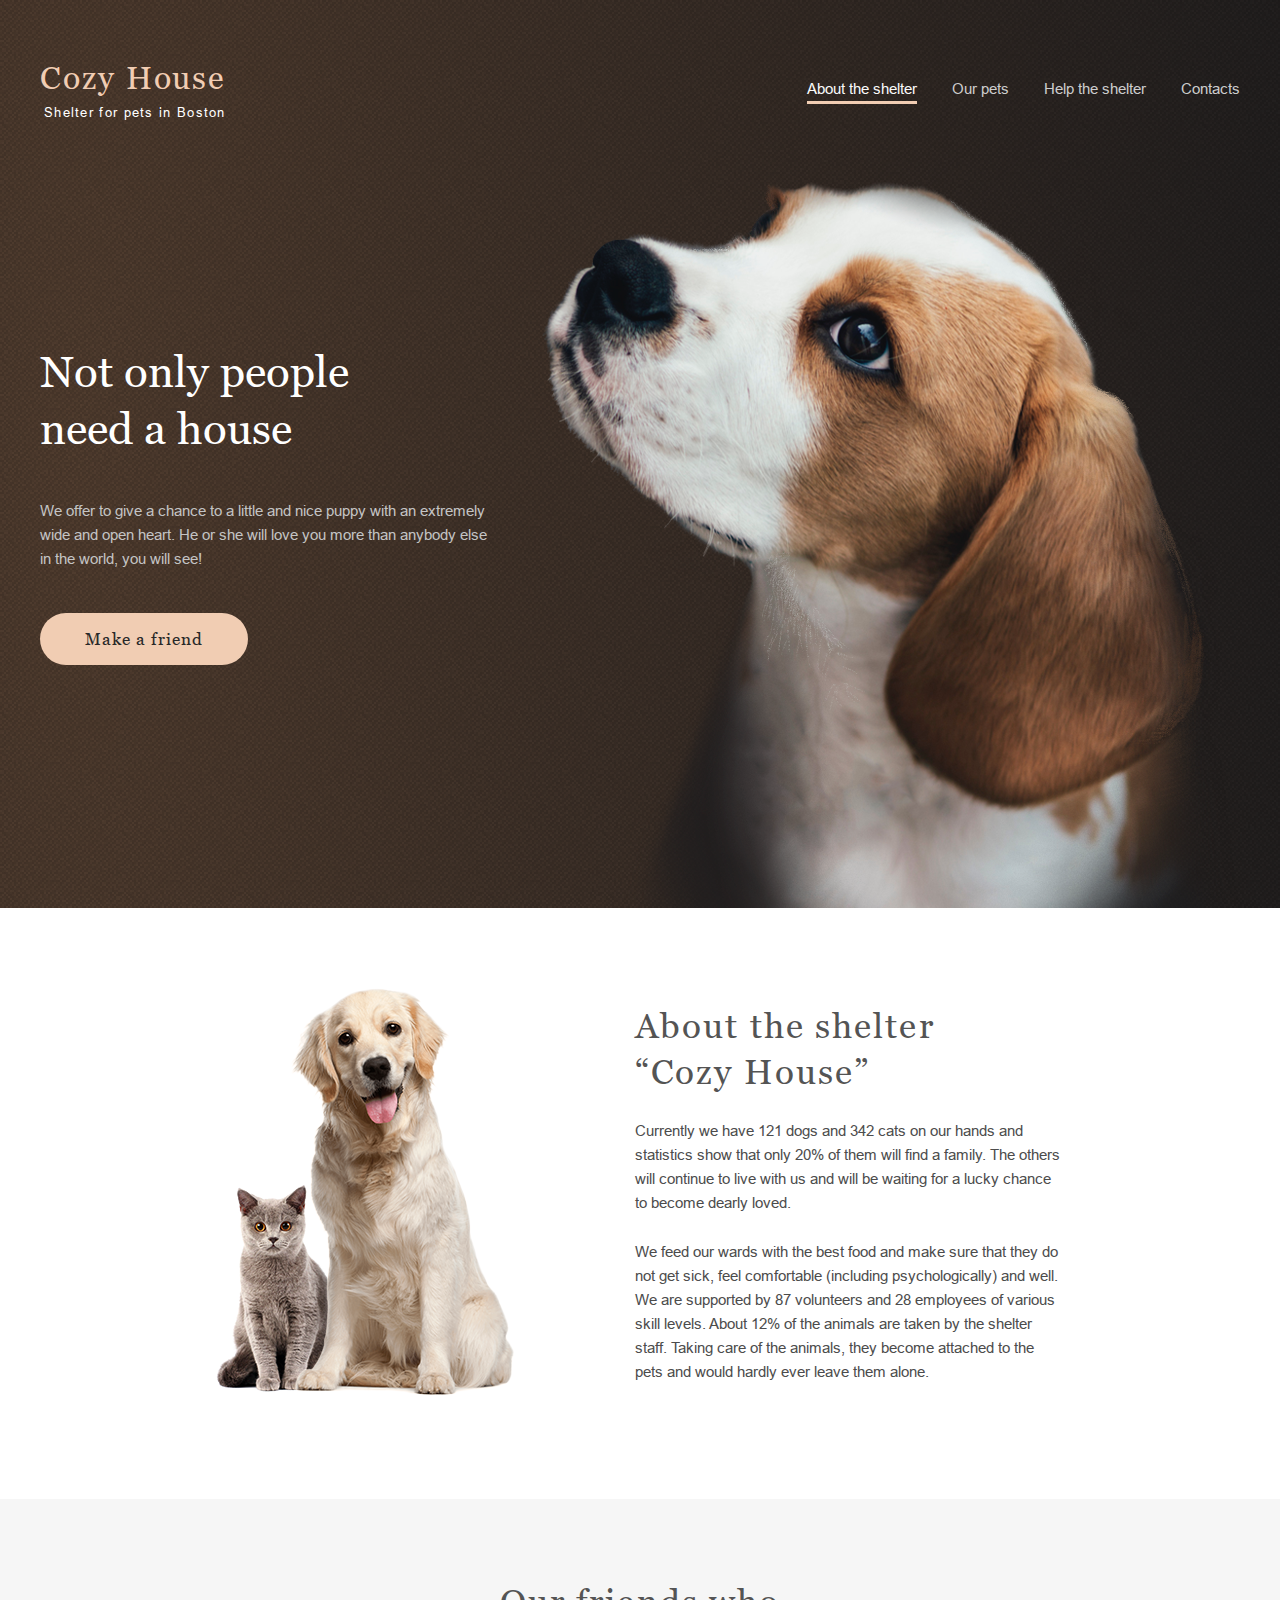
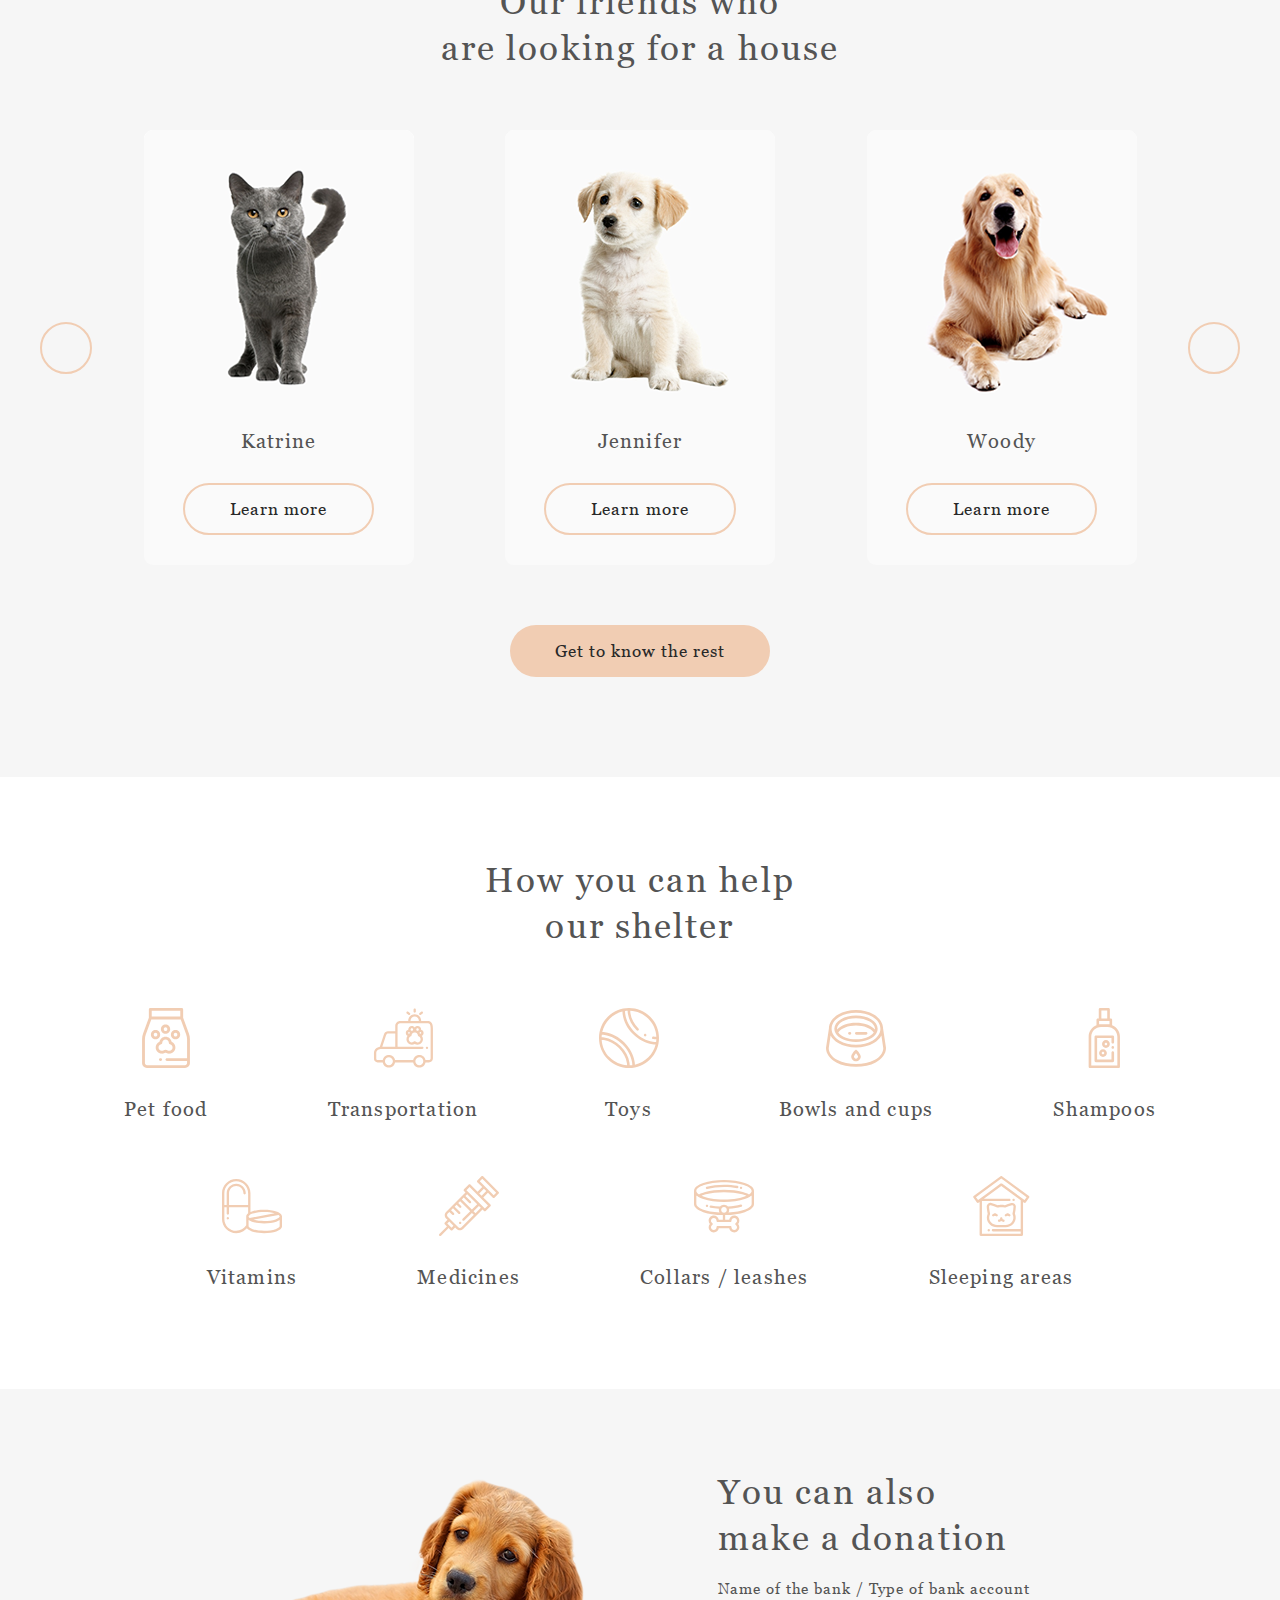
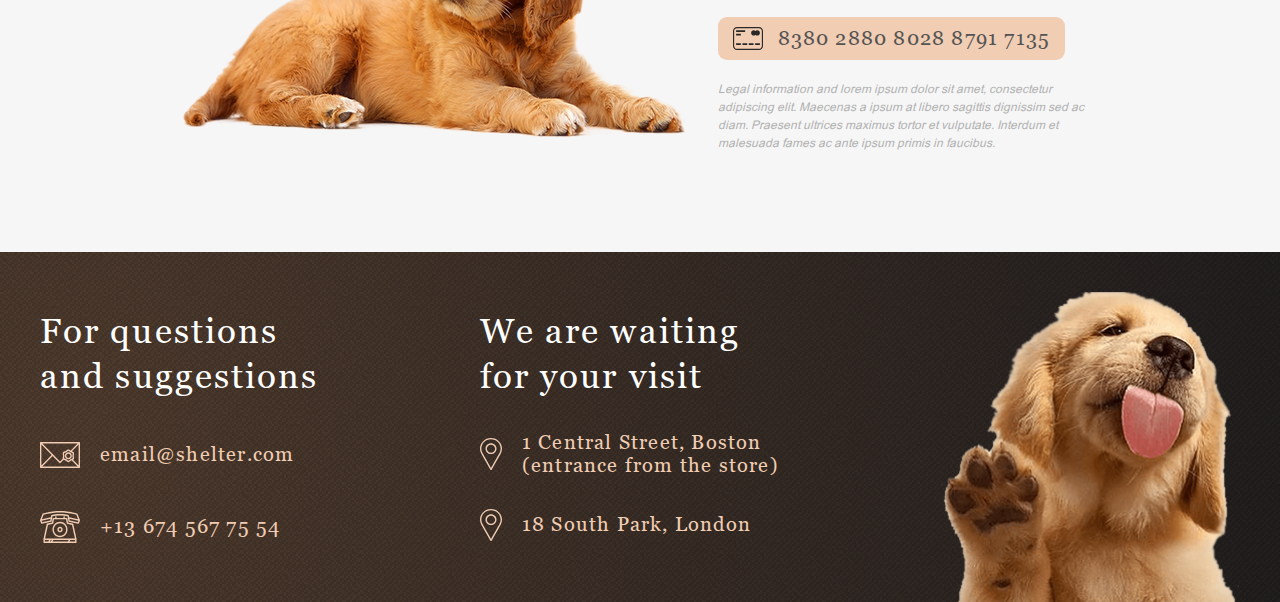
==== commit 8ed98426: "feat: implement responsiveness" ====
--- a/index.html
+++ b/index.html
@@ -19,7 +19,7 @@
   <body>
     <header class="header">
       <div class="container">
-        <a class="header__logo" href="./">
+        <a class="header__logo" href="./" data-main="true">
           <h1 class="header__logo-title">Cozy House</h1>
           <p class="header__logo-subtitle">Shelter for pets in Boston</p>
         </a>
@@ -40,6 +40,42 @@
             </li>
           </ul>
         </nav>
+
+        <span class="header__btn" data-main="true">
+          <img src="./img/burger.png" alt="burger icon" width="30" />
+        </span>
+
+        <div class="header__sidebar hidden">
+          <div class="sidebar__header">
+            <a class="header__logo" href="./">
+              <h1 class="header__logo-title">Cozy House</h1>
+              <p class="header__logo-subtitle">Shelter for pets in Boston</p>
+            </a>
+
+            <span class="header__btn" data-sidebar="true">
+              <img src="./img/burger.png" alt="burger icon" width="30" />
+            </span>
+          </div>
+
+          <nav class="header__navbar header__sidebar-navbar">
+            <ul class="header__navbar-list">
+              <li class="header__navbar-item active">
+                <a class="nav-link" href="./">About the shelter</a>
+              </li>
+              <li class="header__navbar-item">
+                <a class="nav-link" href="./pets.html" target="blank"
+                  >Our pets</a
+                >
+              </li>
+              <li class="header__navbar-item">
+                <a class="sitenav-link" href="#help">Help the shelter</a>
+              </li>
+              <li class="header__navbar-item">
+                <a class="sitenav-link" href="#contacts">Contacts</a>
+              </li>
+            </ul>
+          </nav>
+        </div>
       </div>
     </header>
 
@@ -126,6 +162,14 @@
             <button class="btn-round pets__slider-btnRight">
               <i class="fa-solid fa-arrow-right-long"></i>
             </button>
+            <div class="slider-btns__mobile">
+              <button class="btn-round pets__slider-btnLeft">
+                <i class="fa-solid fa-arrow-left-long"></i>
+              </button>
+              <button class="btn-round pets__slider-btnRight">
+                <i class="fa-solid fa-arrow-right-long"></i>
+              </button>
+            </div>
           </div>
           <a href="./pets.html" target="blank" class="btn pets__btn">
             Get to know the rest
@@ -237,7 +281,7 @@
               />
               <h4 class="credit-card-number">8380 2880 8028 8791 7135</h4>
             </a>
-            <p class="doncation__content-info">
+            <p class="donation__content-info">
               Legal information and lorem ipsum dolor sit amet, consectetur
               adipiscing elit. Maecenas a ipsum at libero sagittis dignissim sed
               ac diam. Praesent ultrices maximus tortor et vulputate. Interdum
@@ -252,8 +296,9 @@
       <div class="container">
         <div class="footer__contacts">
           <h3 class="footer__contacts-title">
-            For questions <br />
-            and suggestions
+            For questions <br class="non-mobile-br" />
+            and <br class="mobile-br" />
+            suggestions
           </h3>
           <a href="mailto:email@shelter.com" class="footer__contacts-contact">
             <img
@@ -275,8 +320,9 @@
 
         <div id="contacts" class="footer__locations">
           <h3 class="footer__locations-title">
-            We are waiting <br />
-            for your visit
+            We are waiting <br class="non-mobile-br" />
+            for <br class="mobile-br" />
+            your visit
           </h3>
           <a
             href="https://www.google.com/maps/@41.3158161,69.2758219,15z"
--- a/css/styles.css
+++ b/css/styles.css
@@ -33,6 +33,7 @@
   font-family: "Georgia", "Arial", sans-serif;
   font-size: 16px;
   background-color: #fff;
+  overflow-x: hidden;
 }
 
 img {
@@ -119,6 +120,7 @@
 
 .card-title {
   margin-top: 30px;
+  font-family: "Georgia", "Arial", sans-serif;
   font-size: 20px;
   line-height: 23px;
   letter-spacing: 0.06em;
@@ -188,6 +190,11 @@
   border-color: #fddcc4;
 }
 
+.btn-round.active {
+  background-color: #f1cdb3 !important;
+  border-color: #f1cdb3 !important;
+}
+
 .btn-round:disabled {
   pointer-events: none;
   color: #cdcdcd;
@@ -199,6 +206,12 @@
   position: absolute;
   top: 60px;
   left: 0;
+}
+
+.header.header-pets {
+  position: static;
+  background-color: #fff;
+  padding: 30px 0;
 }
 
 .header .container {
@@ -213,6 +226,10 @@
   color: #f1cdb3;
   line-height: 1.1;
   letter-spacing: 0.06em;
+}
+
+.header-pets .header__logo-title {
+  color: #545454;
 }
 
 .header__logo-subtitle {
@@ -224,6 +241,10 @@
   line-height: 15px;
 }
 
+.header-pets .header__logo-subtitle {
+  color: #292929;
+}
+
 .header__navbar-list {
   display: flex;
   margin: 0;
@@ -244,16 +265,126 @@
   transition: 0.3s;
 }
 
+.header-pets .header__navbar-item a {
+  color: #545454;
+}
+
 .header__navbar-item:hover a {
   color: #fafafa;
 }
 
+.header-pets .header__navbar-item:hover a {
+  color: #292929;
+}
+
 .header__navbar-item.active {
   border-bottom: 3px solid #f1cdb3;
 }
 
 .header__navbar-item.active a {
   color: #fafafa;
+}
+
+.header-pets .header__navbar-item.active a {
+  color: #292929;
+}
+
+.header__btn {
+  padding: 4px;
+  cursor: pointer;
+  display: none;
+}
+
+.header__sidebar {
+  position: fixed;
+  width: 320px;
+  height: 100vh;
+  background-color: #292929;
+  top: 0;
+  right: 0;
+  transition: 0.3s;
+}
+
+.header__sidebar.hidden {
+  right: -320px;
+}
+
+.header__sidebar .sidebar__header {
+  display: flex;
+  align-items: center;
+  justify-content: space-between;
+  margin-top: 30px;
+  padding-left: 10px;
+  padding-right: 10px;
+}
+
+.header__sidebar .header__logo-title {
+  color: #f1cdb3;
+}
+
+.header__sidebar .header__navbar-item a {
+  color: #cdcdcd !important;
+}
+
+.header__sidebar .header__navbar-item a:hover {
+  color: #fff !important;
+}
+
+.header__sidebar .header__navbar-item.active a {
+  color: #fff !important;
+}
+
+.header__sidebar .header__logo-subtitle {
+  color: #fff;
+}
+
+.header__sidebar .header__btn {
+  transform: rotate(90deg);
+}
+
+.header__sidebar .header__navbar {
+  display: block !important;
+}
+
+.header__sidebar .header__navbar-list {
+  flex-direction: column;
+  margin-top: 158px;
+  padding-left: 38px;
+  padding-right: 38px;
+  row-gap: 40px;
+  align-items: center;
+}
+
+.header__sidebar .header__navbar-item {
+  margin-left: 0;
+}
+
+.header__sidebar .header__navbar-item a {
+  font-size: 32px;
+}
+
+@media (max-width: 1279px) {
+  .header {
+    top: 30px;
+  }
+
+  .header .container {
+    width: calc(100% - 60px);
+  }
+}
+
+@media (max-width: 767px) {
+  .header .container {
+    width: calc(100% - 20px);
+  }
+
+  .header__navbar {
+    display: none;
+  }
+
+  .header__btn {
+    display: inline-block;
+  }
 }
 
 .start-screen {
@@ -277,10 +408,12 @@
 
 .start-screen__heading {
   color: #fff;
+  text-align: left;
 }
 
 .start-screen__subheading {
   margin-top: 42px;
+  text-align: left;
 }
 
 .start-screen__btn {
@@ -289,6 +422,56 @@
   line-height: 52px;
 }
 
+@media (max-width: 1279px) {
+  .start-screen {
+    height: auto;
+    padding-top: 150px;
+  }
+
+  .start-screen .container {
+    flex-direction: column;
+    align-items: center;
+    padding-right: 30px;
+    row-gap: 100px;
+  }
+
+  .start-screen__content {
+    margin-top: 0;
+    text-align: center;
+  }
+
+  .start-screen__img {
+    display: flex;
+    width: 569px;
+  }
+}
+
+@media (max-width: 767px) {
+  .start-screen .container {
+    padding-right: 10px;
+    padding-left: 10px;
+  }
+
+  .start-screen__content {
+    width: auto;
+    max-width: 460px;
+  }
+
+  .start-screen__heading {
+    font-size: 25px;
+    text-align: center;
+    letter-spacing: 0.06em;
+  }
+
+  .start-screen__subheading {
+    text-align: center;
+  }
+
+  .start-screen__img {
+    width: 260px;
+  }
+}
+
 .about {
   padding-top: 80px;
   padding-bottom: 100px;
@@ -321,6 +504,55 @@
   width: 430px;
   margin-top: 25px;
   color: #4c4c4c;
+}
+
+@media (max-width: 1279px) {
+  .about {
+    padding-top: 80px;
+    padding-bottom: 100px;
+  }
+
+  .about .container {
+    display: flex;
+    flex-direction: column-reverse;
+    row-gap: 80px;
+    width: 437px;
+  }
+
+  .about__img img {
+    margin-left: 0px;
+  }
+}
+
+@media (max-width: 767px) {
+  .about {
+    padding-top: 42px;
+    padding-bottom: 42px;
+  }
+
+  .about .container {
+    padding-left: 15px;
+    padding-right: 15px;
+    width: auto;
+  }
+
+  .about__content {
+    margin-left: 0;
+  }
+
+  .about__content-heading {
+    font-size: 25px;
+    text-align: center;
+  }
+
+  .about__content-subheading {
+    max-width: 430px;
+    width: auto;
+  }
+
+  .about__img img {
+    width: 260px;
+  }
 }
 
 .pets {
@@ -351,6 +583,78 @@
   line-height: 52px;
 }
 
+.pets__cards {
+  margin-top: 60px;
+  display: flex;
+  flex-wrap: wrap;
+  column-gap: 40px;
+  justify-content: center;
+}
+
+.pets__cards > .card {
+  margin-bottom: 30px;
+}
+
+.slider-btns__mobile {
+  display: none;
+}
+
+.pets__navigation {
+  margin-top: 30px;
+  display: flex;
+  justify-content: center;
+  column-gap: 20px;
+}
+
+@media (max-width: 1279px) {
+  .pets .container {
+    width: calc(100% - 60px);
+  }
+
+  .pets__slider .card:nth-child(4) {
+    display: none;
+  }
+
+  .pets__slider > .card.mx {
+    margin-right: 0;
+  }
+}
+
+@media (max-width: 767px) {
+  .pets {
+    padding-top: 42px;
+    padding-bottom: 42px;
+  }
+
+  .pets .container {
+    width: calc(100% - 20px);
+  }
+
+  .pets__heading {
+    font-size: 25px;
+  }
+
+  .pets__slider {
+    flex-direction: column;
+    row-gap: 20px;
+  }
+
+  .pets__slider .card:nth-child(3),
+  .pets__slider > button {
+    display: none;
+  }
+
+  .slider-btns__mobile {
+    display: flex;
+    justify-content: center;
+    column-gap: 80px;
+  }
+
+  .pets__navigation {
+    column-gap: 10px;
+  }
+}
+
 .help {
   padding-top: 80px;
   padding-bottom: 45px;
@@ -388,6 +692,45 @@
   color: #545454;
 }
 
+@media (max-width: 1279px) {
+  .help .container {
+    width: calc(100% - 138px);
+  }
+
+  .help__list {
+    column-gap: 0px;
+    justify-content: flex-start;
+  }
+
+  .help__list-item {
+    width: 33.333%;
+  }
+}
+
+@media (max-width: 767px) {
+  .help {
+    padding-top: 42px;
+    padding-bottom: 42px;
+  }
+
+  .help .container {
+    width: calc(100% - 30px);
+  }
+
+  .help__heading {
+    font-size: 25px;
+  }
+
+  .help__list-item {
+    width: 50%;
+  }
+
+  .help__list-item .item-icon {
+    width: 50px;
+    height: 50px;
+  }
+}
+
 .donation {
   padding-top: 80px;
   padding-bottom: 100px;
@@ -420,6 +763,7 @@
 }
 
 .donation__content-btn {
+  width: max-content;
   display: flex;
   height: auto;
   align-items: center;
@@ -440,7 +784,7 @@
   color: #545454;
 }
 
-.doncation__content-info {
+.donation__content-info {
   font-style: italic;
   font-size: 12px;
   line-height: 1.5em;
@@ -448,6 +792,52 @@
   color: #b2b2b2;
 }
 
+@media (max-width: 1279px) {
+  .donation__container {
+    width: auto;
+    flex-direction: column-reverse;
+    row-gap: 60px;
+  }
+}
+
+@media (max-width: 767px) {
+  .donation {
+    padding-top: 42px;
+    padding-bottom: 42px;
+  }
+
+  .donation__content {
+    max-width: 380px;
+    width: calc(100% - 20px);
+  }
+
+  .donation__content-heading {
+    font-size: 25px;
+    text-align: center;
+  }
+
+  .donation__content-subheading {
+    text-align: center;
+  }
+
+  .donation__dog {
+    width: 260px;
+  }
+
+  .donation__content-btn {
+    margin-left: auto;
+    margin-right: auto;
+  }
+
+  .donation__content-info {
+    text-align: justify;
+  }
+
+  .donation__content-btn .credit-card-number {
+    font-size: 15px;
+  }
+}
+
 .footer {
   background: url(../img/noise_transparent.png),
     radial-gradient(110.67% 538.64% at 5.73% 50%, #513d2f 0%, #1a1a1c 100%),
@@ -495,6 +885,65 @@
 
 .footer__puppy {
   display: flex;
+}
+
+.footer .mobile-br {
+  display: none;
+}
+
+@media (max-width: 1279px) {
+  .footer .container {
+    flex-wrap: wrap;
+    width: calc(100% - 30px);
+    justify-content: flex-start;
+    row-gap: 65px;
+  }
+
+  .footer__contacts,
+  .footer__locations {
+    width: 50%;
+    padding-left: 34px;
+  }
+
+  .footer__puppy {
+    margin: auto;
+  }
+}
+
+@media (max-width: 767px) {
+  .footer {
+    padding-top: 30px;
+  }
+
+  .footer .container {
+    width: calc(100% - 20px);
+    row-gap: 40px;
+  }
+
+  .footer__contacts,
+  .footer__locations {
+    width: 100%;
+    padding-left: 0;
+    text-align: center;
+  }
+
+  .footer__contacts-title,
+  .footer__locations-title {
+    font-size: 25px;
+  }
+
+  .footer__contacts-contact,
+  .footer__locations-location {
+    justify-content: center;
+  }
+
+  .footer .mobile-br {
+    display: block;
+  }
+
+  .footer .non-mobile-br {
+    display: none;
+  }
 }
 
 .modal {
@@ -591,3 +1040,48 @@
 .modal__list-item::marker {
   color: #f1cdb3;
 }
+
+@media (max-width: 1279px) {
+  .modal__window {
+    width: 630px;
+  }
+
+  .modal__image {
+    flex-basis: 350px;
+    height: 350px;
+  }
+
+  .modal__content {
+    padding-top: 10px;
+    padding-left: 11px;
+    padding-right: 9px;
+  }
+
+  .modal__text {
+    margin-top: 20px;
+  }
+
+  .modal__list {
+    margin-top: 20px;
+  }
+}
+
+@media (max-width: 767px) {
+  .modal__window {
+    width: 240px;
+  }
+
+  .modal__image {
+    display: none;
+  }
+
+  .modal__heading,
+  .modal__subheading {
+    text-align: center;
+  }
+
+  .modal__close {
+    left: auto;
+    right: -30px;
+  }
+}
